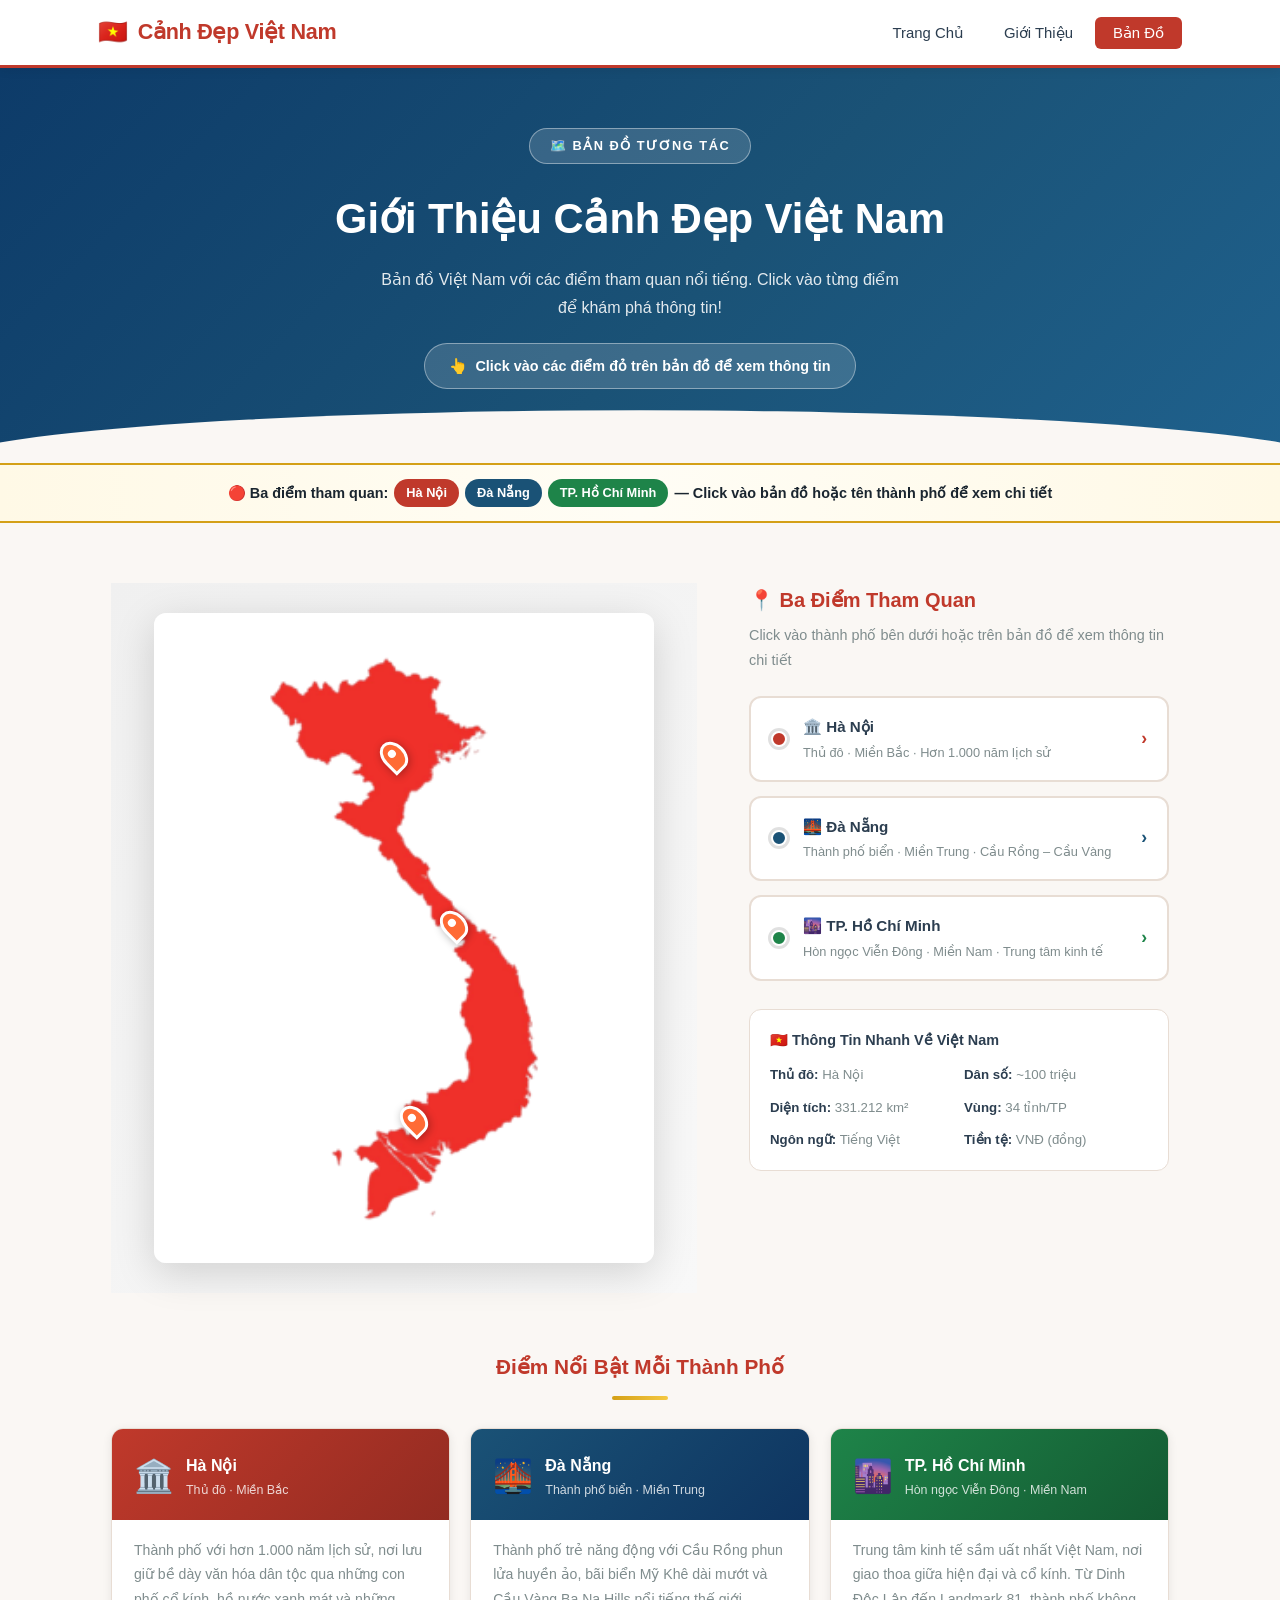
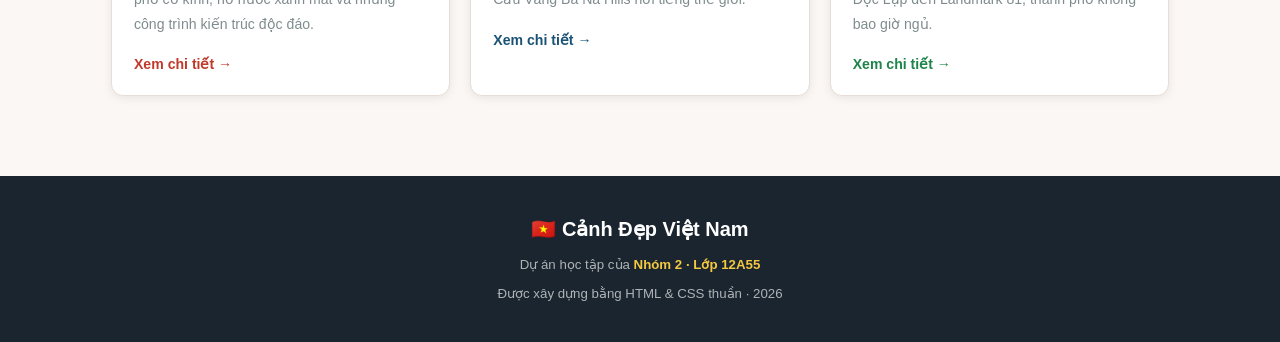
==== ban-do.html @ 1269a30b "initial commit" ====
<!DOCTYPE html>
<html lang="vi">
<head>
    <meta charset="UTF-8">
    <meta name="viewport" content="width=device-width, initial-scale=1.0">
    <title>Bản Đồ Việt Nam – Cảnh Đẹp Việt Nam</title>
    <link rel="stylesheet" href="style.css">
    <style>
        /* ============================================================
           MAP PAGE – extra styles
           ============================================================ */

        .map-page-wrap {
            flex: 1;
            display: flex;
            flex-direction: column;
        }

        /* ---- Map container with image ---- */
        .map-svg-panel {
            flex: 1;
            display: flex;
            align-items: center;
            justify-content: center;
            padding: 30px 20px;
            background: linear-gradient(135deg, #f0f0f0 0%, #f8f8f8 100%);
            position: relative;
            user-select: none;
        }

        .map-image-wrapper {
            position: relative;
            width: 100%;
            max-width: 500px;
            aspect-ratio: 1 / 1.3;
            border-radius: 12px;
            overflow: hidden;
            box-shadow: 0 10px 40px rgba(0, 0, 0, 0.15);
            transition: transform 0.3s ease;
        }

        .map-image-wrapper:hover {
            transform: translateY(-5px);
            box-shadow: 0 15px 50px rgba(0, 0, 0, 0.2);
        }

        .map-image-wrapper img {
            width: 100%;
            height: 100%;
            object-fit: contain;
            display: block;
            background: white;
        }

        .markers-container {
            position: absolute;
            top: 0;
            left: 0;
            width: 100%;
            height: 100%;
        }

        /* ---- Map markers ---- */
        .map-marker {
            position: absolute;
            width: 50px;
            height: 50px;
            transform: translate(-50%, -50%);
            cursor: pointer;
            z-index: 10;
            transition: all 0.3s cubic-bezier(0.25, 0.46, 0.45, 0.94);
        }

        .map-marker-inner {
            width: 100%;
            height: 100%;
            position: relative;
            display: flex;
            align-items: center;
            justify-content: center;
        }

        /* Marker pin */
        .marker-pin {
            width: 24px;
            height: 32px;
            background: #FF6B35;
            border-radius: 50% 50% 50% 0;
            transform: rotate(-45deg);
            box-shadow: 0 2px 8px rgba(0, 0, 0, 0.3);
            position: relative;
            border: 3px solid white;
        }

        .marker-pin::after {
            content: '';
            position: absolute;
            width: 8px;
            height: 8px;
            background: white;
            border-radius: 50%;
            top: 6px;
            left: 50%;
            transform: translateX(-50%);
        }

        /* Ripple animation */
        .marker-ripple {
            position: absolute;
            width: 50px;
            height: 50px;
            border: 2px solid #FF6B35;
            border-radius: 50%;
            top: 0;
            left: 0;
            opacity: 0;
            animation: markerRipple 2s ease-out infinite;
        }

        .map-marker:nth-child(2) .marker-ripple {
            animation-delay: 0.4s;
        }

        .map-marker:nth-child(3) .marker-ripple {
            animation-delay: 0.8s;
        }

        @keyframes markerRipple {
            0% {
                width: 50px;
                height: 50px;
                top: 0;
                left: 0;
                opacity: 1;
            }
            100% {
                width: 120px;
                height: 120px;
                top: -35px;
                left: -35px;
                opacity: 0;
            }
        }

        /* Hover effect */
        .map-marker:hover .marker-pin {
            background: #FF8C42;
            transform: rotate(-45deg) scale(1.2);
            box-shadow: 0 4px 16px rgba(255, 107, 53, 0.4);
        }

        .map-marker:hover .marker-label {
            opacity: 1;
            transform: translateY(0);
        }

        /* Marker label */
        .marker-label {
            position: absolute;
            top: -50px;
            left: 50%;
            transform: translateX(-50%) translateY(10px);
            opacity: 0;
            transition: all 0.3s ease;
            white-space: nowrap;
            background: #2c3e50;
            color: white;
            padding: 6px 12px;
            border-radius: 4px;
            font-weight: 600;
            font-size: 0.9rem;
            box-shadow: 0 2px 8px rgba(0, 0, 0, 0.2);
        }

        .marker-label::after {
            content: '';
            position: absolute;
            bottom: -4px;
            left: 50%;
            transform: translateX(-50%);
            border-left: 6px solid transparent;
            border-right: 6px solid transparent;
            border-top: 6px solid #2c3e50;
        }

        /* ---- Map legend cards ---- */
        .legend-card-wrap {
            display: flex;
            flex-direction: column;
            gap: 14px;
        }

        .legend-entry {
            display: flex;
            align-items: center;
            gap: 16px;
            background: var(--white);
            border: 2px solid var(--border);
            border-radius: var(--radius);
            padding: 16px 20px;
            text-decoration: none;
            color: var(--text);
            transition: border-color 0.2s, box-shadow 0.2s, transform 0.2s;
        }

        .legend-entry:hover {
            border-color: var(--red);
            box-shadow: var(--shadow-sm);
            transform: translateX(5px);
        }

        .legend-dot-red   { background: #c0392b; }
        .legend-dot-blue  { background: #1a5276; }
        .legend-dot-green { background: #1e8449; }

        .legend-entry .leg-dot {
            width: 16px;
            height: 16px;
            border-radius: 50%;
            border: 2px solid white;
            box-shadow: 0 0 0 3px rgba(0,0,0,0.12);
            flex-shrink: 0;
        }

        .legend-entry .leg-text h4 { font-size: 0.95rem; font-weight: 700; margin-bottom: 2px; }
        .legend-entry .leg-text p  { font-size: 0.8rem; color: var(--text-muted); }

        /* ============================================================
           MODAL OVERRIDES (page-specific colours handled in style.css)
           ============================================================ */

        /* highlight which legend entry is active when modal open */
        .location-modal:target ~ .map-container .legend-entry[data-target="modal-hanoi"],
        .location-modal:target ~ .map-container .legend-entry[data-target="modal-danang"],
        .location-modal:target ~ .map-container .legend-entry[data-target="modal-hcmc"] {
            border-color: var(--red);
        }

        /* ============================================================
           MAP SVG COLOURS  (overrides for this page)
           ============================================================ */
        .vn-sea   { fill: #c8e9f8; }
        .vn-land  { fill: #c8dfc8; stroke: #5d8a66; stroke-width: 1.2; stroke-linejoin: round; }
        .vn-label { font-size: 8px; fill: #2c3e50; font-weight: 600; font-family: 'Segoe UI', sans-serif; }

        /* pin colours per city */
        .pin-hanoi  .pin-dot { fill: #c0392b; }
        .pin-danang .pin-dot { fill: #1a5276; }
        .pin-hcmc   .pin-dot { fill: #1e8449; }

        .pin-dot {
            stroke: white;
            stroke-width: 2.5;
            cursor: pointer;
            transition: r 0.15s;
        }
        .marker-group:hover .pin-dot { r: 10; }

        .pin-shadow {
            fill: rgba(0,0,0,0.18);
            rx: 4;
        }

        /* ============================================================
           INSTRUCTION BANNER
           ============================================================ */
        .click-banner {
            display: flex;
            align-items: center;
            justify-content: center;
            gap: 10px;
            background: linear-gradient(90deg, #fff9e6, #fffdf5, #fff9e6);
            border-top: 2px solid var(--gold);
            border-bottom: 2px solid var(--gold);
            padding: 14px 20px;
            font-size: 0.9rem;
            font-weight: 600;
            color: var(--dark);
            text-align: center;
            flex-wrap: wrap;
            gap: 6px;
        }

        .click-banner span.badge {
            background: var(--red);
            color: white;
            padding: 3px 12px;
            border-radius: 20px;
            font-size: 0.8rem;
        }
    </style>
</head>
<body class="map-page-wrap">

<!-- ===== NAVIGATION ===== -->
<nav class="navbar">
    <div class="nav-inner">
        <a href="index.html" class="nav-logo">
            <span class="flag">🇻🇳</span>
            Cảnh Đẹp Việt Nam
        </a>
        <ul class="nav-links">
            <li><a href="index.html">Trang Chủ</a></li>
            <li><a href="gioi-thieu.html">Giới Thiệu</a></li>
            <li><a href="ban-do.html" class="active">Bản Đồ</a></li>
        </ul>
    </div>
</nav>

<!-- ===== HERO ===== -->
<header class="map-hero">
    <div class="hero-badge">🗺️ Bản Đồ Tương Tác</div>
    <h1>Giới Thiệu Cảnh Đẹp Việt Nam</h1>
    <p>Bản đồ Việt Nam với các điểm tham quan nổi tiếng. Click vào từng điểm để khám phá thông tin!</p>
    <div class="map-hint">
        <span>👆</span> Click vào các điểm đỏ trên bản đồ để xem thông tin
    </div>
</header>

<!-- ===== CLICK INSTRUCTION STRIP ===== -->
<div class="click-banner">
    <span>🔴 Ba điểm tham quan:</span>
    <span class="badge">Hà Nội</span>
    <span class="badge" style="background:#1a5276;">Đà Nẵng</span>
    <span class="badge" style="background:#1e8449;">TP. Hồ Chí Minh</span>
    <span>— Click vào bản đồ hoặc tên thành phố để xem chi tiết</span>
</div>

<!-- ============================================================
     CSS :target MODALS  (must be BEFORE the content they overlay)
     ============================================================ -->

<!-- MODAL – HÀ NỘI -->
<div class="location-modal" id="modal-hanoi">
    <div class="modal-box">
        <div class="modal-header hanoi">
            <a href="#" class="modal-close" title="Đóng">✕</a>
            <span class="modal-icon">🏛️</span>
            <h2>Hà Nội</h2>
            <div class="city-sub">Thủ đô · Miền Bắc · 21°02'B – 105°51'Đ</div>
        </div>
        <div class="modal-body">
            <p class="modal-desc">
                Hà Nội – thủ đô của nước Cộng hòa Xã hội Chủ nghĩa Việt Nam, là trái tim
                chính trị, văn hóa và trung tâm lớn về giáo dục, khoa học của cả nước.
                Thành phố hơn <strong>1.000 năm tuổi</strong> lưu giữ trong mình hàng trăm di tích
                lịch sử, công trình kiến trúc và danh lam thắng cảnh.
            </p>
            <div class="modal-facts">
                <div class="fact">
                    <div class="f-label">Dân số</div>
                    <div class="f-val">~ 8,5 triệu người</div>
                </div>
                <div class="fact">
                    <div class="f-label">Diện tích</div>
                    <div class="f-val">3.358,6 km²</div>
                </div>
                <div class="fact">
                    <div class="f-label">Thành lập</div>
                    <div class="f-val">1010 (Thăng Long)</div>
                </div>
                <div class="fact">
                    <div class="f-label">Khí hậu</div>
                    <div class="f-val">Nhiệt đới gió mùa</div>
                </div>
            </div>
            <div class="modal-spots-title">🌟 Điểm tham quan nổi bật:</div>
            <div class="spots-tags">
                <span>🏯 Văn Miếu – Quốc Tử Giám</span>
                <span>🌊 Hồ Hoàn Kiếm</span>
                <span>🏛️ Lăng Chủ tịch Hồ Chí Minh</span>
                <span>🕌 Tháp Rùa</span>
                <span>🎪 Phố cổ Hà Nội 36 phố phường</span>
                <span>🌸 Hồ Tây</span>
            </div>
        </div>
    </div>
</div>

<!-- MODAL – ĐÀ NẴNG -->
<div class="location-modal" id="modal-danang">
    <div class="modal-box">
        <div class="modal-header danang">
            <a href="#" class="modal-close" title="Đóng">✕</a>
            <span class="modal-icon">🌉</span>
            <h2>Đà Nẵng</h2>
            <div class="city-sub">Thành phố biển · Miền Trung · 16°04'B – 108°13'Đ</div>
        </div>
        <div class="modal-body">
            <p class="modal-desc">
                Đà Nẵng – thành phố đáng sống nhất Việt Nam, nằm bên bờ biển Đông thơ mộng.
                Với những cây cầu hiện đại, bãi biển trải dài và núi Ngũ Hành Sơn huyền bí,
                Đà Nẵng là điểm đến thu hút <strong>hàng triệu du khách</strong> mỗi năm.
            </p>
            <div class="modal-facts">
                <div class="fact">
                    <div class="f-label">Dân số</div>
                    <div class="f-val">~ 1,3 triệu người</div>
                </div>
                <div class="fact">
                    <div class="f-label">Diện tích</div>
                    <div class="f-val">1.285,4 km²</div>
                </div>
                <div class="fact">
                    <div class="f-label">Bờ biển</div>
                    <div class="f-val">92 km</div>
                </div>
                <div class="fact">
                    <div class="f-label">Khí hậu</div>
                    <div class="f-val">Nhiệt đới gió mùa</div>
                </div>
            </div>
            <div class="modal-spots-title">🌟 Điểm tham quan nổi bật:</div>
            <div class="spots-tags">
                <span>🌉 Cầu Rồng phun lửa</span>
                <span>⛰️ Bán đảo Sơn Trà</span>
                <span>🏖️ Bãi biển Mỹ Khê</span>
                <span>🗻 Ngũ Hành Sơn</span>
                <span>🌁 Cầu Vàng Ba Na Hills</span>
                <span>🏛️ Bảo tàng Chăm</span>
            </div>
        </div>
    </div>
</div>

<!-- MODAL – HỒ CHÍ MINH -->
<div class="location-modal" id="modal-hcmc">
    <div class="modal-box">
        <div class="modal-header hcmc">
            <a href="#" class="modal-close" title="Đóng">✕</a>
            <span class="modal-icon">🌆</span>
            <h2>TP. Hồ Chí Minh</h2>
            <div class="city-sub">Hòn ngọc Viễn Đông · Miền Nam · 10°46'B – 106°42'Đ</div>
        </div>
        <div class="modal-body">
            <p class="modal-desc">
                TP. Hồ Chí Minh (Sài Gòn) – thành phố lớn nhất Việt Nam, trung tâm kinh tế,
                thương mại sầm uất của cả nước. Nơi đây là sự giao thoa giữa hiện đại và truyền thống,
                nơi những tòa nhà chọc trời đứng cạnh những ngôi chùa <strong>hàng trăm năm tuổi</strong>.
            </p>
            <div class="modal-facts">
                <div class="fact">
                    <div class="f-label">Dân số</div>
                    <div class="f-val">~ 13 triệu người</div>
                </div>
                <div class="fact">
                    <div class="f-label">Diện tích</div>
                    <div class="f-val">2.061,3 km²</div>
                </div>
                <div class="fact">
                    <div class="f-label">GDP</div>
                    <div class="f-val">30% cả nước</div>
                </div>
                <div class="fact">
                    <div class="f-label">Khí hậu</div>
                    <div class="f-val">Nhiệt đới, 2 mùa</div>
                </div>
            </div>
            <div class="modal-spots-title">🌟 Điểm tham quan nổi bật:</div>
            <div class="spots-tags">
                <span>🏛️ Dinh Độc Lập</span>
                <span>⛪ Nhà thờ Đức Bà</span>
                <span>📮 Bưu điện Trung tâm</span>
                <span>🌃 Phố đi bộ Nguyễn Huệ</span>
                <span>🛕 Chùa Ngọc Hoàng</span>
                <span>🏙️ Landmark 81</span>
            </div>
        </div>
    </div>
</div>

<!-- ===== MAP CONTENT ===== -->
<div class="map-container">

    <div class="map-layout">

        <!-- ===== VIETNAM MAP WITH MARKERS ===== -->
        <div class="map-svg-panel">
            <div class="map-image-wrapper">
                <img 
                    src="vietnam-map.png" 
                    alt="Bản đồ Việt Nam" 
                />
                
                <!-- Markers Container -->
                <div class="markers-container">
                    
                    <!-- HÀ NỘI Marker  -->
                    <a href="#modal-hanoi" class="map-marker" style="top: 22%; left: 48%;" title="Hà Nội">
                        <div class="map-marker-inner">
                            <div class="marker-ripple"></div>
                            <div class="marker-pin"></div>
                            <div class="marker-label">🏛️ Hà Nội</div>
                        </div>
                    </a>
                    
                    <!-- ĐÀ NẴNG Marker  -->
                    <a href="#modal-danang" class="map-marker" style="top: 48%; left: 60%;" title="Đà Nẵng">
                        <div class="map-marker-inner">
                            <div class="marker-ripple"></div>
                            <div class="marker-pin"></div>
                            <div class="marker-label">🌉 Đà Nẵng</div>
                        </div>
                    </a>
                    
                    <!-- TP. HỒ CHÍ MINH Marker  -->
                    <a href="#modal-hcmc" class="map-marker" style="top: 78%; left: 52%;" title="TP. Hồ Chí Minh">
                        <div class="map-marker-inner">
                            <div class="marker-ripple"></div>
                            <div class="marker-pin"></div>
                            <div class="marker-label">🌆 TP.HCM</div>
                        </div>
                    </a>

                </div>
            </div>
        </div><!-- end map-svg-panel -->

        <!-- ===== LEGEND PANEL ===== -->
        <div class="map-legend-panel">
            <div class="legend-title">📍 Ba Điểm Tham Quan</div>
            <div class="legend-subtitle">Click vào thành phố bên dưới hoặc trên bản đồ để xem thông tin chi tiết</div>

            <div class="legend-card-wrap">

                <a href="#modal-hanoi" class="legend-entry" data-target="modal-hanoi">
                    <span class="leg-dot legend-dot-red"></span>
                    <div class="leg-text">
                        <h4>🏛️ Hà Nội</h4>
                        <p>Thủ đô · Miền Bắc · Hơn 1.000 năm lịch sử</p>
                    </div>
                    <span style="margin-left:auto; color:var(--red); font-weight:700; font-size:1.1rem;">›</span>
                </a>

                <a href="#modal-danang" class="legend-entry" data-target="modal-danang">
                    <span class="leg-dot legend-dot-blue"></span>
                    <div class="leg-text">
                        <h4>🌉 Đà Nẵng</h4>
                        <p>Thành phố biển · Miền Trung · Cầu Rồng – Cầu Vàng</p>
                    </div>
                    <span style="margin-left:auto; color:#1a5276; font-weight:700; font-size:1.1rem;">›</span>
                </a>

                <a href="#modal-hcmc" class="legend-entry" data-target="modal-hcmc">
                    <span class="leg-dot legend-dot-green"></span>
                    <div class="leg-text">
                        <h4>🌆 TP. Hồ Chí Minh</h4>
                        <p>Hòn ngọc Viễn Đông · Miền Nam · Trung tâm kinh tế</p>
                    </div>
                    <span style="margin-left:auto; color:#1e8449; font-weight:700; font-size:1.1rem;">›</span>
                </a>

            </div><!-- end legend-card-wrap -->

            <!-- Quick fact strip -->
            <div style="
                margin-top: 28px;
                background: var(--white);
                border: 1px solid var(--border);
                border-radius: var(--radius);
                padding: 18px 20px;
            ">
                <div style="font-weight:800; font-size:0.9rem; margin-bottom:12px; color:var(--text);">
                    🇻🇳 Thông Tin Nhanh Về Việt Nam
                </div>
                <div style="display:grid; grid-template-columns:1fr 1fr; gap:10px;">
                    <div style="font-size:0.83rem; color:var(--text-muted);">
                        <strong style="color:var(--text);">Thủ đô:</strong> Hà Nội
                    </div>
                    <div style="font-size:0.83rem; color:var(--text-muted);">
                        <strong style="color:var(--text);">Dân số:</strong> ~100 triệu
                    </div>
                    <div style="font-size:0.83rem; color:var(--text-muted);">
                        <strong style="color:var(--text);">Diện tích:</strong> 331.212 km²
                    </div>
                    <div style="font-size:0.83rem; color:var(--text-muted);">
                        <strong style="color:var(--text);">Vùng:</strong> 34 tỉnh/TP
                    </div>
                    <div style="font-size:0.83rem; color:var(--text-muted);">
                        <strong style="color:var(--text);">Ngôn ngữ:</strong> Tiếng Việt
                    </div>
                    <div style="font-size:0.83rem; color:var(--text-muted);">
                        <strong style="color:var(--text);">Tiền tệ:</strong> VNĐ (đồng)
                    </div>
                </div>
            </div>

        </div><!-- end map-legend-panel -->

    </div><!-- end map-layout -->

    <!-- ===== BOTTOM INFO CARDS ===== -->
    <div style="width:100%; margin-top: 8px;">
        <div style="text-align:center; margin-bottom:28px;">
            <h2 style="font-size:1.3rem; font-weight:800; color:var(--red);">Điểm Nổi Bật Mỗi Thành Phố</h2>
            <div class="divider"></div>
        </div>

        <div style="display:grid; grid-template-columns: repeat(auto-fit, minmax(240px,1fr)); gap:20px;">

            <!-- Hanoi card -->
            <div style="background:var(--white); border-radius:var(--radius); overflow:hidden; box-shadow:var(--shadow-sm); border:1px solid var(--border);">
                <div style="background:linear-gradient(135deg,#c0392b,#922b21); color:white; padding:20px 22px 16px; display:flex; align-items:center; gap:12px;">
                    <span style="font-size:2rem;">🏛️</span>
                    <div>
                        <div style="font-weight:800; font-size:1rem;">Hà Nội</div>
                        <div style="opacity:0.8; font-size:0.78rem;">Thủ đô · Miền Bắc</div>
                    </div>
                </div>
                <div style="padding:18px 22px;">
                    <p style="font-size:0.88rem; color:var(--text-muted); line-height:1.75; margin-bottom:14px;">
                        Thành phố với hơn 1.000 năm lịch sử, nơi lưu giữ bề dày văn hóa dân tộc qua những con phố cổ kính, hồ nước xanh mát và những công trình kiến trúc độc đáo.
                    </p>
                    <a href="#modal-hanoi" style="color:var(--red); font-weight:700; font-size:0.88rem; text-decoration:none; display:inline-flex; align-items:center; gap:5px;">
                        Xem chi tiết →
                    </a>
                </div>
            </div>

            <!-- Da Nang card -->
            <div style="background:var(--white); border-radius:var(--radius); overflow:hidden; box-shadow:var(--shadow-sm); border:1px solid var(--border);">
                <div style="background:linear-gradient(135deg,#1a5276,#0e3460); color:white; padding:20px 22px 16px; display:flex; align-items:center; gap:12px;">
                    <span style="font-size:2rem;">🌉</span>
                    <div>
                        <div style="font-weight:800; font-size:1rem;">Đà Nẵng</div>
                        <div style="opacity:0.8; font-size:0.78rem;">Thành phố biển · Miền Trung</div>
                    </div>
                </div>
                <div style="padding:18px 22px;">
                    <p style="font-size:0.88rem; color:var(--text-muted); line-height:1.75; margin-bottom:14px;">
                        Thành phố trẻ năng động với Cầu Rồng phun lửa huyền ảo, bãi biển Mỹ Khê dài mướt và Cầu Vàng Ba Na Hills nổi tiếng thế giới.
                    </p>
                    <a href="#modal-danang" style="color:#1a5276; font-weight:700; font-size:0.88rem; text-decoration:none; display:inline-flex; align-items:center; gap:5px;">
                        Xem chi tiết →
                    </a>
                </div>
            </div>

            <!-- HCMC card -->
            <div style="background:var(--white); border-radius:var(--radius); overflow:hidden; box-shadow:var(--shadow-sm); border:1px solid var(--border);">
                <div style="background:linear-gradient(135deg,#1e8449,#145a32); color:white; padding:20px 22px 16px; display:flex; align-items:center; gap:12px;">
                    <span style="font-size:2rem;">🌆</span>
                    <div>
                        <div style="font-weight:800; font-size:1rem;">TP. Hồ Chí Minh</div>
                        <div style="opacity:0.8; font-size:0.78rem;">Hòn ngọc Viễn Đông · Miền Nam</div>
                    </div>
                </div>
                <div style="padding:18px 22px;">
                    <p style="font-size:0.88rem; color:var(--text-muted); line-height:1.75; margin-bottom:14px;">
                        Trung tâm kinh tế sầm uất nhất Việt Nam, nơi giao thoa giữa hiện đại và cổ kính. Từ Dinh Độc Lập đến Landmark 81, thành phố không bao giờ ngủ.
                    </p>
                    <a href="#modal-hcmc" style="color:#1e8449; font-weight:700; font-size:0.88rem; text-decoration:none; display:inline-flex; align-items:center; gap:5px;">
                        Xem chi tiết →
                    </a>
                </div>
            </div>

        </div>
    </div><!-- end bottom cards -->

</div><!-- end map-container -->

<!-- ===== FOOTER ===== -->
<footer>
    <div class="footer-logo">🇻🇳 Cảnh Đẹp Việt Nam</div>
    <p>Dự án học tập của <strong style="color:var(--gold-light)">Nhóm 2 · Lớp 12A55</strong></p>
    <p style="margin-top:6px;">Được xây dựng bằng HTML &amp; CSS thuần · 2026</p>
</footer>

</body>
</html>
---- style.css ----
/* ============================================
   CẢNH ĐẸP VIỆT NAM – Shared Styles
   ============================================ */

/* --- Variables --- */
:root {
    --red:        #c0392b;
    --red-dark:   #922b21;
    --red-light:  #e74c3c;
    --gold:       #d4a017;
    --gold-light: #f5c842;
    --dark:       #1a252f;
    --text:       #2c3e50;
    --text-muted: #7f8c8d;
    --bg:         #faf7f4;
    --white:      #ffffff;
    --border:     #e8ddd4;
    --sea:        #c8e6f5;
    --land:       #c8dfc8;
    --land-stroke:#5d8a66;
    --shadow-sm:  0 2px 10px rgba(0,0,0,0.08);
    --shadow:     0 6px 24px rgba(0,0,0,0.14);
    --radius:     12px;
    --nav-h:      68px;
}

/* --- Reset --- */
*, *::before, *::after { margin: 0; padding: 0; box-sizing: border-box; }
html { scroll-behavior: smooth; }

body {
    font-family: 'Segoe UI', Tahoma, Geneva, Verdana, sans-serif;
    background: var(--bg);
    color: var(--text);
    line-height: 1.7;
    min-height: 100vh;
    display: flex;
    flex-direction: column;
}

img { max-width: 100%; display: block; }
a { color: inherit; }

/* ============================================
   NAVIGATION
   ============================================ */
.navbar {
    position: sticky;
    top: 0;
    z-index: 200;
    height: var(--nav-h);
    background: var(--white);
    border-bottom: 3px solid var(--red);
    box-shadow: var(--shadow-sm);
    display: flex;
    align-items: center;
}

.nav-inner {
    max-width: 1140px;
    margin: 0 auto;
    padding: 0 28px;
    width: 100%;
    display: flex;
    align-items: center;
    justify-content: space-between;
}

.nav-logo {
    font-size: 1.35rem;
    font-weight: 800;
    color: var(--red);
    text-decoration: none;
    display: flex;
    align-items: center;
    gap: 10px;
    letter-spacing: -0.3px;
}

.nav-logo span.flag { font-size: 1.5rem; }

.nav-links {
    list-style: none;
    display: flex;
    gap: 4px;
}

.nav-links li a {
    text-decoration: none;
    color: var(--text);
    font-weight: 500;
    font-size: 0.93rem;
    padding: 8px 18px;
    border-radius: 6px;
    transition: background 0.2s, color 0.2s;
}

.nav-links li a:hover,
.nav-links li a.active {
    background: var(--red);
    color: var(--white);
}

/* ============================================
   HERO BANNER
   ============================================ */
.hero {
    background: linear-gradient(135deg, var(--red) 0%, var(--red-dark) 55%, #3d0c0c 100%);
    color: var(--white);
    text-align: center;
    padding: 80px 24px 90px;
    position: relative;
    overflow: hidden;
}

.hero::after {
    content: '';
    position: absolute;
    bottom: -2px; left: 0;
    width: 100%; height: 60px;
    background: var(--bg);
    clip-path: ellipse(55% 100% at 50% 100%);
}

.hero-badge {
    display: inline-block;
    background: rgba(255,255,255,0.15);
    border: 1px solid rgba(255,255,255,0.4);
    border-radius: 30px;
    padding: 6px 20px;
    font-size: 0.8rem;
    letter-spacing: 1.5px;
    text-transform: uppercase;
    margin-bottom: 20px;
    font-weight: 600;
}

.hero-title {
    font-size: clamp(2rem, 5vw, 3.2rem);
    font-weight: 900;
    line-height: 1.2;
    margin-bottom: 18px;
    text-shadow: 0 2px 8px rgba(0,0,0,0.25);
}

.hero-title em {
    font-style: normal;
    color: var(--gold-light);
}

.hero-desc {
    font-size: 1.05rem;
    opacity: 0.9;
    max-width: 560px;
    margin: 0 auto 36px;
    line-height: 1.8;
}

.hero-actions {
    display: flex;
    gap: 14px;
    justify-content: center;
    flex-wrap: wrap;
}

.btn {
    display: inline-block;
    padding: 14px 30px;
    border-radius: 30px;
    font-weight: 700;
    font-size: 0.95rem;
    text-decoration: none;
    transition: transform 0.2s, box-shadow 0.2s;
}

.btn:hover { transform: translateY(-2px); box-shadow: 0 8px 22px rgba(0,0,0,0.25); }

.btn-gold { background: var(--gold); color: var(--dark); }
.btn-outline { background: transparent; color: var(--white); border: 2px solid rgba(255,255,255,0.7); }
.btn-outline:hover { background: rgba(255,255,255,0.1); }

/* ============================================
   GENERIC SECTION
   ============================================ */
.section {
    padding: 70px 24px;
    max-width: 1140px;
    margin: 0 auto;
    width: 100%;
}

.section-head {
    text-align: center;
    margin-bottom: 52px;
}

.section-head h2 {
    font-size: clamp(1.6rem, 3vw, 2.1rem);
    font-weight: 800;
    color: var(--red);
    margin-bottom: 10px;
}

.section-head p { color: var(--text-muted); font-size: 1rem; }

.divider {
    width: 56px;
    height: 4px;
    background: linear-gradient(90deg, var(--gold), var(--gold-light));
    border-radius: 2px;
    margin: 12px auto 14px;
}

/* ============================================
   FEATURE CARDS (Homepage)
   ============================================ */
.feature-grid {
    display: grid;
    grid-template-columns: repeat(auto-fit, minmax(240px, 1fr));
    gap: 26px;
}

.feature-card {
    background: var(--white);
    border-radius: var(--radius);
    overflow: hidden;
    box-shadow: var(--shadow-sm);
    border: 1px solid var(--border);
    transition: transform 0.3s, box-shadow 0.3s;
    text-decoration: none;
    color: var(--text);
    display: flex;
    flex-direction: column;
}

.feature-card:hover {
    transform: translateY(-5px);
    box-shadow: var(--shadow);
}

.feature-card-top {
    padding: 40px 24px 30px;
    background: linear-gradient(135deg, var(--red), var(--red-dark));
    color: var(--white);
    text-align: center;
}

.feature-card-top .icon { font-size: 3rem; margin-bottom: 10px; display: block; }
.feature-card-top h3 { font-size: 1.1rem; font-weight: 700; }

.feature-card-body {
    padding: 22px 24px 28px;
    flex: 1;
    display: flex;
    flex-direction: column;
}

.feature-card-body p { color: var(--text-muted); line-height: 1.8; flex: 1; }

.feature-card-link {
    display: inline-flex;
    align-items: center;
    gap: 6px;
    margin-top: 16px;
    color: var(--red);
    font-weight: 700;
    font-size: 0.9rem;
    text-decoration: none;
}

/* ============================================
   STATS BAR (Homepage)
   ============================================ */
.stats-bar {
    background: var(--dark);
    color: var(--white);
    padding: 36px 24px;
}

.stats-inner {
    max-width: 900px;
    margin: 0 auto;
    display: grid;
    grid-template-columns: repeat(auto-fit, minmax(160px, 1fr));
    gap: 28px;
    text-align: center;
}

.stat-num {
    font-size: 2.2rem;
    font-weight: 900;
    color: var(--gold-light);
    line-height: 1;
}

.stat-label {
    font-size: 0.82rem;
    opacity: 0.75;
    margin-top: 6px;
    text-transform: uppercase;
    letter-spacing: 1px;
}

/* ============================================
   MEMBER CARDS
   ============================================ */
.member-grid {
    display: grid;
    grid-template-columns: repeat(auto-fit, minmax(220px, 1fr));
    gap: 26px;
}

.member-card {
    background: var(--white);
    border-radius: var(--radius);
    padding: 36px 24px 28px;
    text-align: center;
    box-shadow: var(--shadow-sm);
    border: 1px solid var(--border);
    transition: transform 0.3s, box-shadow 0.3s;
}

.member-card:hover { transform: translateY(-5px); box-shadow: var(--shadow); }

.member-avatar {
    width: 88px;
    height: 88px;
    border-radius: 50%;
    display: flex;
    align-items: center;
    justify-content: center;
    font-size: 2rem;
    font-weight: 800;
    color: var(--white);
    margin: 0 auto 18px;
    box-shadow: 0 4px 14px rgba(192, 57, 43, 0.35);
}

.av-1 { background: linear-gradient(135deg, #c0392b, #922b21); }
.av-2 { background: linear-gradient(135deg, #d4a017, #b8860b); }
.av-3 { background: linear-gradient(135deg, #2980b9, #1a5276); }
.av-4 { background: linear-gradient(135deg, #27ae60, #1e8449); }
.av-5 { background: linear-gradient(135deg, #8e44ad, #6c3483); }
.av-6 { background: linear-gradient(135deg, #16a085, #0e6655); }
.av-7 { background: linear-gradient(135deg, #4825a7, #490a0a); }

.member-name { font-size: 1.05rem; font-weight: 700; margin-bottom: 4px; }

.member-role {
    color: var(--red);
    font-size: 0.78rem;
    font-weight: 700;
    text-transform: uppercase;
    letter-spacing: 0.8px;
    margin-bottom: 12px;
}



/* ============================================
   INFO PAGE – CONTENT BLOCKS
   ============================================ */
.info-hero {
    background: linear-gradient(135deg, #1a3a2a 0%, #2d6a4f 60%, #40916c 100%);
    color: var(--white);
    text-align: center;
    padding: 70px 24px 80px;
    position: relative;
    overflow: hidden;
}

.info-hero::after {
    content: '';
    position: absolute;
    bottom: -2px; left: 0;
    width: 100%; height: 55px;
    background: var(--bg);
    clip-path: ellipse(55% 100% at 50% 100%);
}

.info-hero h1 { font-size: clamp(1.8rem, 4vw, 2.8rem); font-weight: 900; margin-bottom: 14px; }
.info-hero p { opacity: 0.88; max-width: 540px; margin: 0 auto; font-size: 1rem; }

.info-block {
    display: grid;
    grid-template-columns: 1fr 1fr;
    gap: 32px;
    align-items: center;
    margin-bottom: 60px;
}

.info-block.reverse { direction: rtl; }
.info-block.reverse > * { direction: ltr; }

.info-img-box {
    border-radius: var(--radius);
    overflow: hidden;
    aspect-ratio: 4/3;
    background: linear-gradient(135deg, var(--red) 0%, var(--red-dark) 100%);
    display: flex;
    align-items: center;
    justify-content: center;
    color: var(--white);
    font-size: 5rem;
    box-shadow: var(--shadow);
}

.info-text h3 {
    font-size: 1.5rem;
    font-weight: 800;
    color: var(--red);
    margin-bottom: 14px;
}

.info-text p {
    color: var(--text-muted);
    line-height: 1.85;
    margin-bottom: 14px;
}

.info-list {
    list-style: none;
    display: flex;
    flex-direction: column;
    gap: 8px;
    margin-top: 14px;
}

.info-list li {
    display: flex;
    align-items: flex-start;
    gap: 10px;
    font-size: 0.93rem;
    color: var(--text);
}

.info-list li::before {
    content: '✦';
    color: var(--gold);
    font-size: 0.7rem;
    margin-top: 5px;
    flex-shrink: 0;
}

.topic-chips {
    display: flex;
    flex-wrap: wrap;
    gap: 10px;
    margin-top: 20px;
}

.chip {
    background: #fff5f5;
    border: 1.5px solid #fcc;
    color: var(--red-dark);
    padding: 6px 16px;
    border-radius: 20px;
    font-size: 0.83rem;
    font-weight: 600;
}

/* ============================================
   MAP PAGE
   ============================================ */
.map-hero {
    background: linear-gradient(135deg, #0d3b69 0%, #1a5276 55%, #1f618d 100%);
    color: var(--white);
    text-align: center;
    padding: 60px 24px 74px;
    position: relative;
    overflow: hidden;
}

.map-hero::after {
    content: '';
    position: absolute;
    bottom: -2px; left: 0;
    width: 100%; height: 55px;
    background: var(--bg);
    clip-path: ellipse(55% 100% at 50% 100%);
}

.map-hero h1 {
    font-size: clamp(1.7rem, 4vw, 2.6rem);
    font-weight: 900;
    margin-bottom: 12px;
}

.map-hero p { opacity: 0.88; max-width: 520px; margin: 0 auto 22px; }

.map-hint {
    display: inline-flex;
    align-items: center;
    gap: 8px;
    background: rgba(255,255,255,0.15);
    border: 1px solid rgba(255,255,255,0.4);
    border-radius: 30px;
    padding: 10px 24px;
    font-size: 0.9rem;
    font-weight: 600;
}

.map-container {
    padding: 60px 24px 80px;
    max-width: 1140px;
    margin: 0 auto;
    display: flex;
    flex-direction: column;
    align-items: center;
    gap: 48px;
}

.map-layout {
    display: flex;
    gap: 52px;
    align-items: flex-start;
    justify-content: center;
    flex-wrap: wrap;
    width: 100%;
}

/* SVG Map */
.map-svg-panel {
    flex: 0 0 auto;
    width: 280px;
    position: relative;
}

.vietnam-svg {
    width: 100%;
    height: auto;
    filter: drop-shadow(0 8px 24px rgba(0,0,0,0.18));
    border-radius: 8px;
    overflow: visible;
}

/* SVG Map elements */
.vietnam-path {
    fill: var(--land);
    stroke: var(--land-stroke);
    stroke-width: 1.5;
    stroke-linejoin: round;
}

.sea-bg { fill: var(--sea); }

.marker-pulse {
    transform-origin: center;
    transform-box: fill-box;
    animation: pulse 2s ease-out infinite;
}

@keyframes pulse {
    0%   { opacity: 0.7; r: 10; }
    70%  { opacity: 0;   r: 22; }
    100% { opacity: 0;   r: 22; }
}

.marker-dot {
    fill: var(--red);
    stroke: white;
    stroke-width: 2;
    cursor: pointer;
    transition: r 0.2s;
}

.marker-group:hover .marker-dot { r: 10; }

.marker-label {
    font-size: 10px;
    font-weight: 700;
    fill: var(--dark);
    font-family: 'Segoe UI', sans-serif;
    pointer-events: none;
}

.compass-ring { fill: rgba(255,255,255,0.9); stroke: #aaa; stroke-width: 1; }
.compass-n { fill: var(--red); }
.compass-s { fill: #bbb; }

/* Map legend panel */
.map-legend-panel {
    flex: 1;
    min-width: 280px;
    max-width: 420px;
}

.legend-title {
    font-size: 1.25rem;
    font-weight: 800;
    color: var(--red);
    margin-bottom: 6px;
}

.legend-subtitle {
    color: var(--text-muted);
    font-size: 0.9rem;
    margin-bottom: 24px;
}

.legend-cards {
    display: flex;
    flex-direction: column;
    gap: 14px;
}

.legend-card {
    display: flex;
    align-items: center;
    gap: 16px;
    background: var(--white);
    border: 2px solid var(--border);
    border-radius: var(--radius);
    padding: 16px 20px;
    text-decoration: none;
    color: var(--text);
    transition: border-color 0.2s, box-shadow 0.2s, transform 0.2s;
    cursor: pointer;
}

.legend-card:hover {
    border-color: var(--red);
    box-shadow: var(--shadow-sm);
    transform: translateX(4px);
}

.legend-dot {
    width: 16px;
    height: 16px;
    border-radius: 50%;
    background: var(--red);
    border: 2px solid white;
    box-shadow: 0 0 0 3px rgba(192,57,43,0.25);
    flex-shrink: 0;
}

.legend-card-text h4 { font-size: 0.95rem; font-weight: 700; margin-bottom: 2px; }
.legend-card-text p { font-size: 0.8rem; color: var(--text-muted); }

/* ============================================
   LOCATION MODALS (CSS :target)
   ============================================ */
.location-modal {
    display: none;
    position: fixed;
    inset: 0;
    background: rgba(26, 37, 47, 0.72);
    z-index: 600;
    justify-content: center;
    align-items: center;
    padding: 20px;
    backdrop-filter: blur(3px);
}

.location-modal:target { display: flex; }

.modal-box {
    background: var(--white);
    border-radius: 20px;
    width: 100%;
    max-width: 600px;
    overflow: hidden;
    box-shadow: 0 24px 64px rgba(0,0,0,0.32);
    animation: modal-in 0.25s ease;
}

@keyframes modal-in {
    from { transform: scale(0.94) translateY(12px); opacity: 0; }
    to   { transform: scale(1) translateY(0); opacity: 1; }
}

.modal-header {
    padding: 30px 32px 24px;
    color: var(--white);
    position: relative;
}

.modal-header.hanoi   { background: linear-gradient(135deg, #c0392b, #7b241c); }
.modal-header.danang  { background: linear-gradient(135deg, #1a5276, #0e3460); }
.modal-header.hcmc    { background: linear-gradient(135deg, #1e8449, #145a32); }

.modal-header .modal-icon { font-size: 2.8rem; margin-bottom: 8px; display: block; }
.modal-header h2 { font-size: 1.75rem; font-weight: 900; margin-bottom: 4px; }
.modal-header .city-sub { opacity: 0.85; font-size: 0.95rem; }

.modal-close {
    position: absolute;
    top: 18px; right: 18px;
    width: 38px; height: 38px;
    background: rgba(255,255,255,0.22);
    border-radius: 50%;
    display: flex;
    align-items: center;
    justify-content: center;
    text-decoration: none;
    color: var(--white);
    font-size: 1.25rem;
    font-weight: 700;
    transition: background 0.2s;
    line-height: 1;
}

.modal-close:hover { background: rgba(255,255,255,0.38); }

.modal-body { padding: 26px 32px 32px; }

.modal-desc {
    color: var(--text);
    line-height: 1.85;
    margin-bottom: 22px;
    font-size: 0.95rem;
}

.modal-facts {
    display: grid;
    grid-template-columns: 1fr 1fr;
    gap: 12px;
    margin-bottom: 22px;
}

.fact {
    background: var(--bg);
    border-radius: 8px;
    padding: 12px 14px;
}

.fact .f-label {
    font-size: 0.72rem;
    text-transform: uppercase;
    letter-spacing: 0.8px;
    color: var(--text-muted);
    margin-bottom: 3px;
}

.fact .f-val { font-weight: 700; font-size: 0.9rem; color: var(--text); }

.modal-spots-title {
    font-weight: 800;
    font-size: 0.93rem;
    margin-bottom: 12px;
    color: var(--text);
}

.spots-tags {
    display: flex;
    flex-wrap: wrap;
    gap: 8px;
}

.spots-tags span {
    background: #fff5f5;
    border: 1.5px solid #fcc;
    color: var(--red-dark);
    padding: 6px 14px;
    border-radius: 20px;
    font-size: 0.83rem;
    font-weight: 500;
}

/* ============================================
   FOOTER
   ============================================ */
footer {
    background: var(--dark);
    color: rgba(255,255,255,0.65);
    text-align: center;
    padding: 36px 24px;
    margin-top: auto;
}

.footer-logo {
    color: var(--white);
    font-size: 1.25rem;
    font-weight: 800;
    margin-bottom: 8px;
}

footer p { font-size: 0.83rem; line-height: 1.7; }
footer a { color: var(--gold-light); text-decoration: none; }
footer a:hover { text-decoration: underline; }

/* ============================================
   RESPONSIVE
   ============================================ */
@media (max-width: 768px) {
    .info-block { grid-template-columns: 1fr; }
    .info-block.reverse { direction: ltr; }
    .map-layout { flex-direction: column; align-items: center; }
    .map-svg-panel { width: 240px; }
    .modal-facts { grid-template-columns: 1fr; }
    .nav-links li a { padding: 8px 12px; font-size: 0.85rem; }
}

@media (max-width: 480px) {
    .hero { padding: 56px 18px 70px; }
    .section { padding: 50px 18px; }
    .modal-body { padding: 20px 20px 24px; }
    .modal-header { padding: 24px 24px 18px; }
}
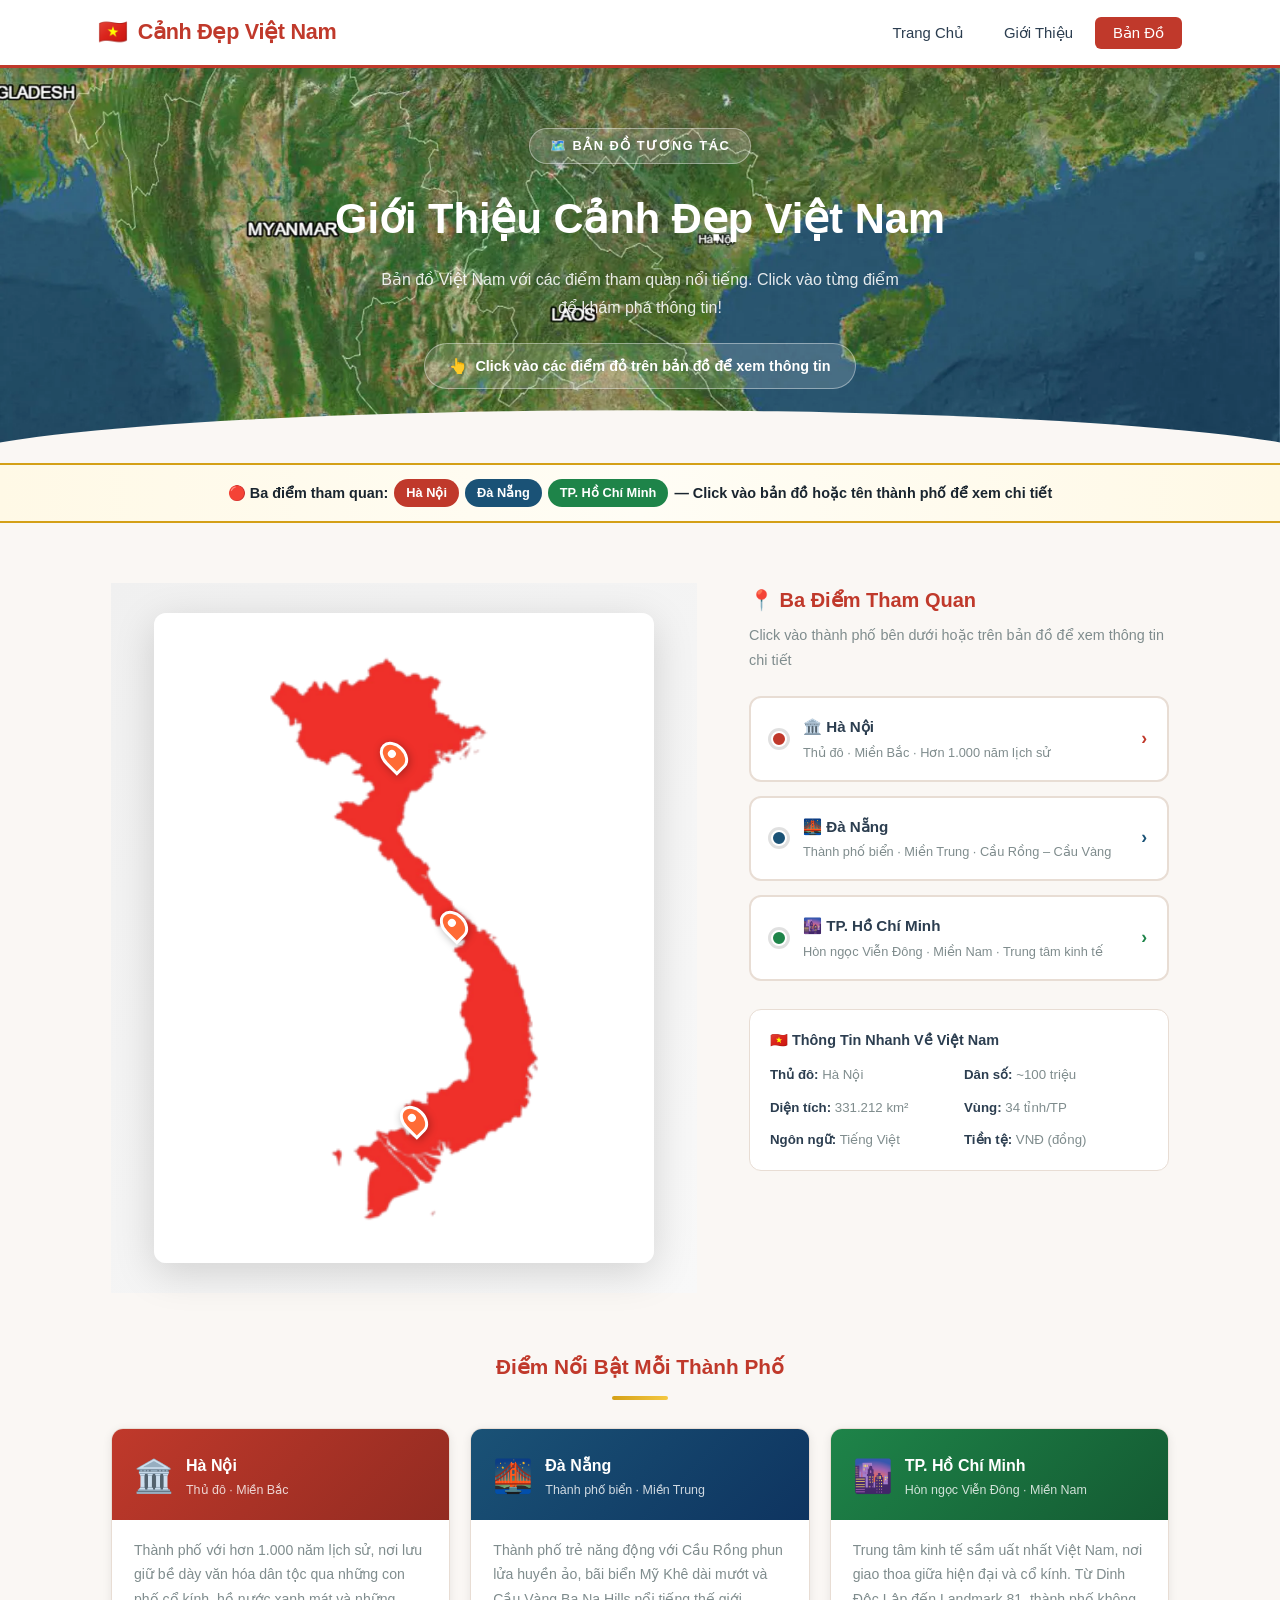
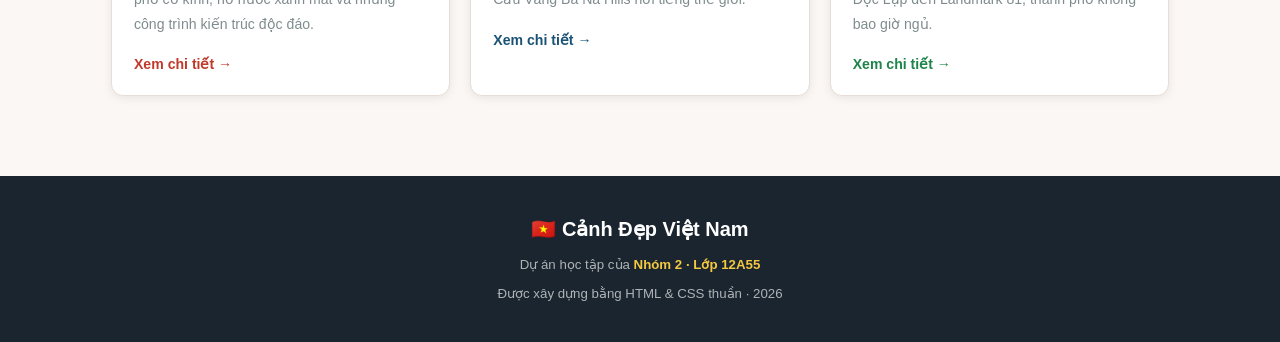
==== commit 9f16fb56: "Final change" ====
--- a/ban-do.html
+++ b/ban-do.html
@@ -478,7 +478,7 @@
         <div class="map-svg-panel">
             <div class="map-image-wrapper">
                 <img 
-                    src="vietnam-map.png" 
+                    src="img/vietnam-map.png"
                     alt="Bản đồ Việt Nam" 
                 />
                 
--- a/style.css
+++ b/style.css
@@ -105,7 +105,8 @@
    HERO BANNER
    ============================================ */
 .hero {
-    background: linear-gradient(135deg, var(--red) 0%, var(--red-dark) 55%, #3d0c0c 100%);
+    background-image: url(img/hồ\ gươm.jpg);
+    background-position: center;
     color: var(--white);
     text-align: center;
     padding: 80px 24px 90px;
@@ -238,15 +239,29 @@
     box-shadow: var(--shadow);
 }
 
-.feature-card-top {
+.feature-card-left {
     padding: 40px 24px 30px;
-    background: linear-gradient(135deg, var(--red), var(--red-dark));
+    background-image: url("img/dinh độc lập.jpg");
+    background-size: cover;
+    background-position: center;
     color: var(--white);
     text-align: center;
 }
 
-.feature-card-top .icon { font-size: 3rem; margin-bottom: 10px; display: block; }
-.feature-card-top h3 { font-size: 1.1rem; font-weight: 700; }
+.feature-card-left .icon { font-size: 3rem; margin-bottom: 10px; display: block; }
+.feature-card-left h3 { font-size: 1.1rem; font-weight: 700; }
+
+.feature-card-right {
+    padding: 40px 24px 30px;
+   background-image: url("img/cầu vàng.jpg");
+    background-size: cover;
+    background-position: center;
+    color: var(--white);
+    text-align: center;
+}
+
+.feature-card-right .icon { font-size: 3rem; margin-bottom: 10px; display: block; }
+.feature-card-right h3 { font-size: 1.1rem; font-weight: 700; }
 
 .feature-card-body {
     padding: 22px 24px 28px;
@@ -463,7 +478,9 @@
    MAP PAGE
    ============================================ */
 .map-hero {
-    background: linear-gradient(135deg, #0d3b69 0%, #1a5276 55%, #1f618d 100%);
+background-image: url("img/iotlink-map4d-ban-do-ve-tinh-viet-nam-01.webp");
+background-position: top center;
+background-size: cover;
     color: var(--white);
     text-align: center;
     padding: 60px 24px 74px;
@@ -675,9 +692,15 @@
     position: relative;
 }
 
-.modal-header.hanoi   { background: linear-gradient(135deg, #c0392b, #7b241c); }
-.modal-header.danang  { background: linear-gradient(135deg, #1a5276, #0e3460); }
-.modal-header.hcmc    { background: linear-gradient(135deg, #1e8449, #145a32); }
+.modal-header.hanoi   { background-image:url("img/hồ tây.jpg");
+background-position: center;
+background-size: cover; }
+.modal-header.danang  { background-image:url("img/cầu rồng.jpg");
+background-position: center;
+background-size: cover; }
+.modal-header.hcmc    { background-image:url("img/dinh độc lập.jpg");
+background-position: center;
+background-size: cover; }
 
 .modal-header .modal-icon { font-size: 2.8rem; margin-bottom: 8px; display: block; }
 .modal-header h2 { font-size: 1.75rem; font-weight: 900; margin-bottom: 4px; }
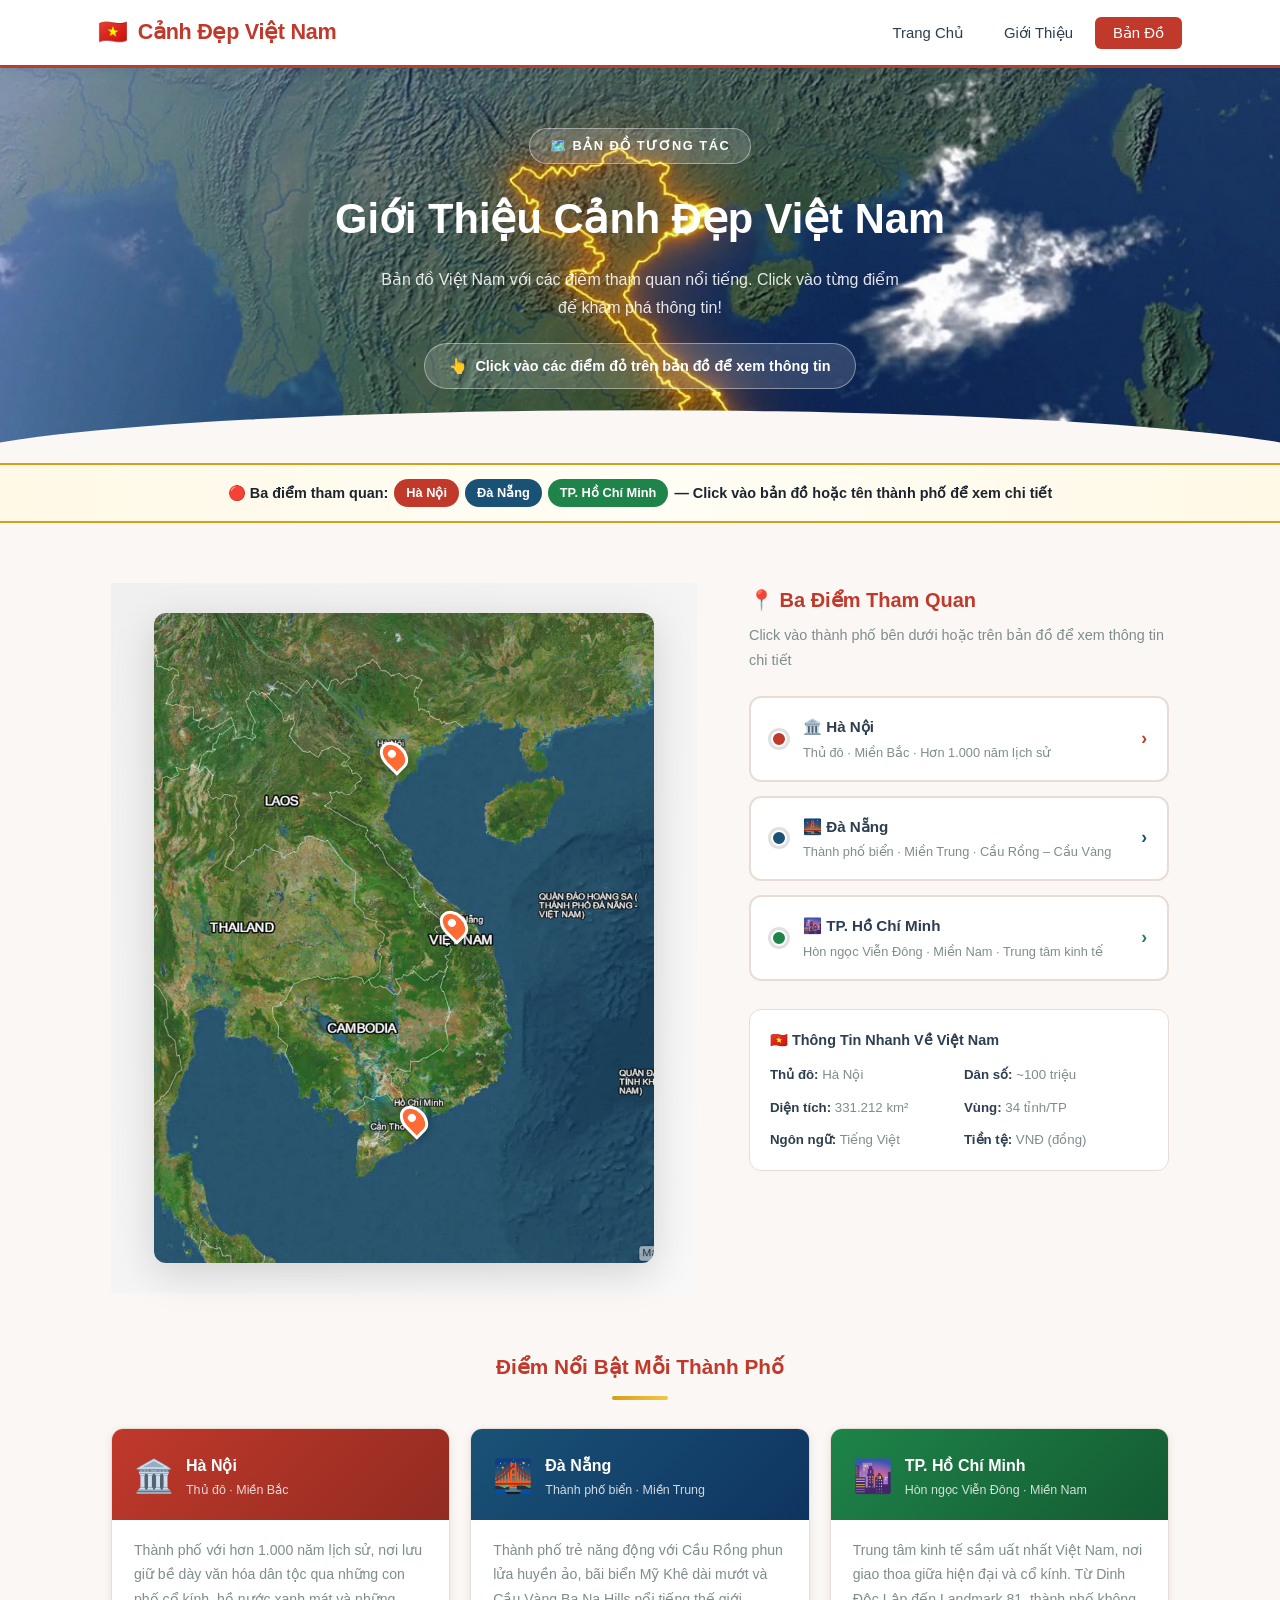
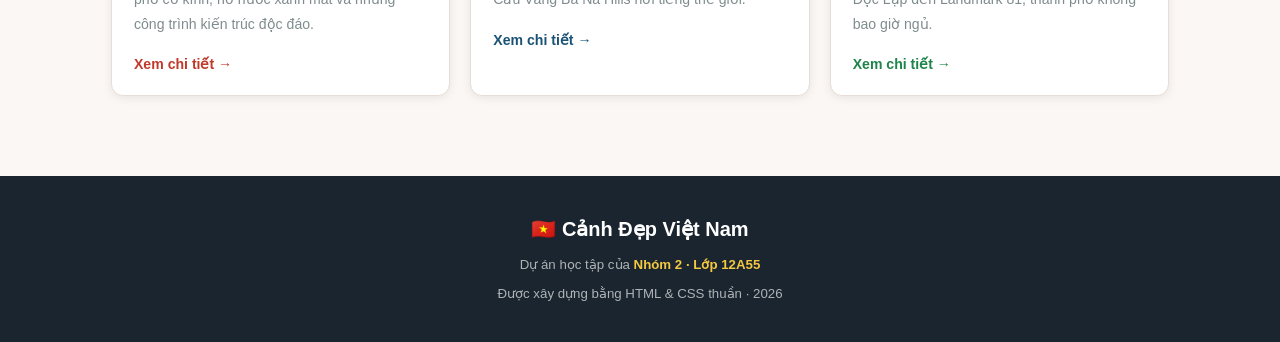
==== commit d1888c51: "final final" ====
--- a/ban-do.html
+++ b/ban-do.html
@@ -478,9 +478,11 @@
         <div class="map-svg-panel">
             <div class="map-image-wrapper">
                 <img 
-                    src="img/vietnam-map.png"
-                    alt="Bản đồ Việt Nam" 
-                />
+                    src="img/iotlink-map4d-ban-do-ve-tinh-viet-nam-01.webp"
+                    alt="Bản đồ Việt Nam"
+                    style="object-fit: cover;
+                    object-position: 65% 30%;"
+                    >
                 
                 <!-- Markers Container -->
                 <div class="markers-container">
--- a/style.css
+++ b/style.css
@@ -106,6 +106,7 @@
    ============================================ */
 .hero {
     background-image: url(img/hồ\ gươm.jpg);
+    background-size: cover;
     background-position: center;
     color: var(--white);
     text-align: center;
@@ -478,7 +479,7 @@
    MAP PAGE
    ============================================ */
 .map-hero {
-background-image: url("img/iotlink-map4d-ban-do-ve-tinh-viet-nam-01.webp");
+background-image: url("img/ve-ban-do-viet-nam-thump.jpg");
 background-position: top center;
 background-size: cover;
     color: var(--white);
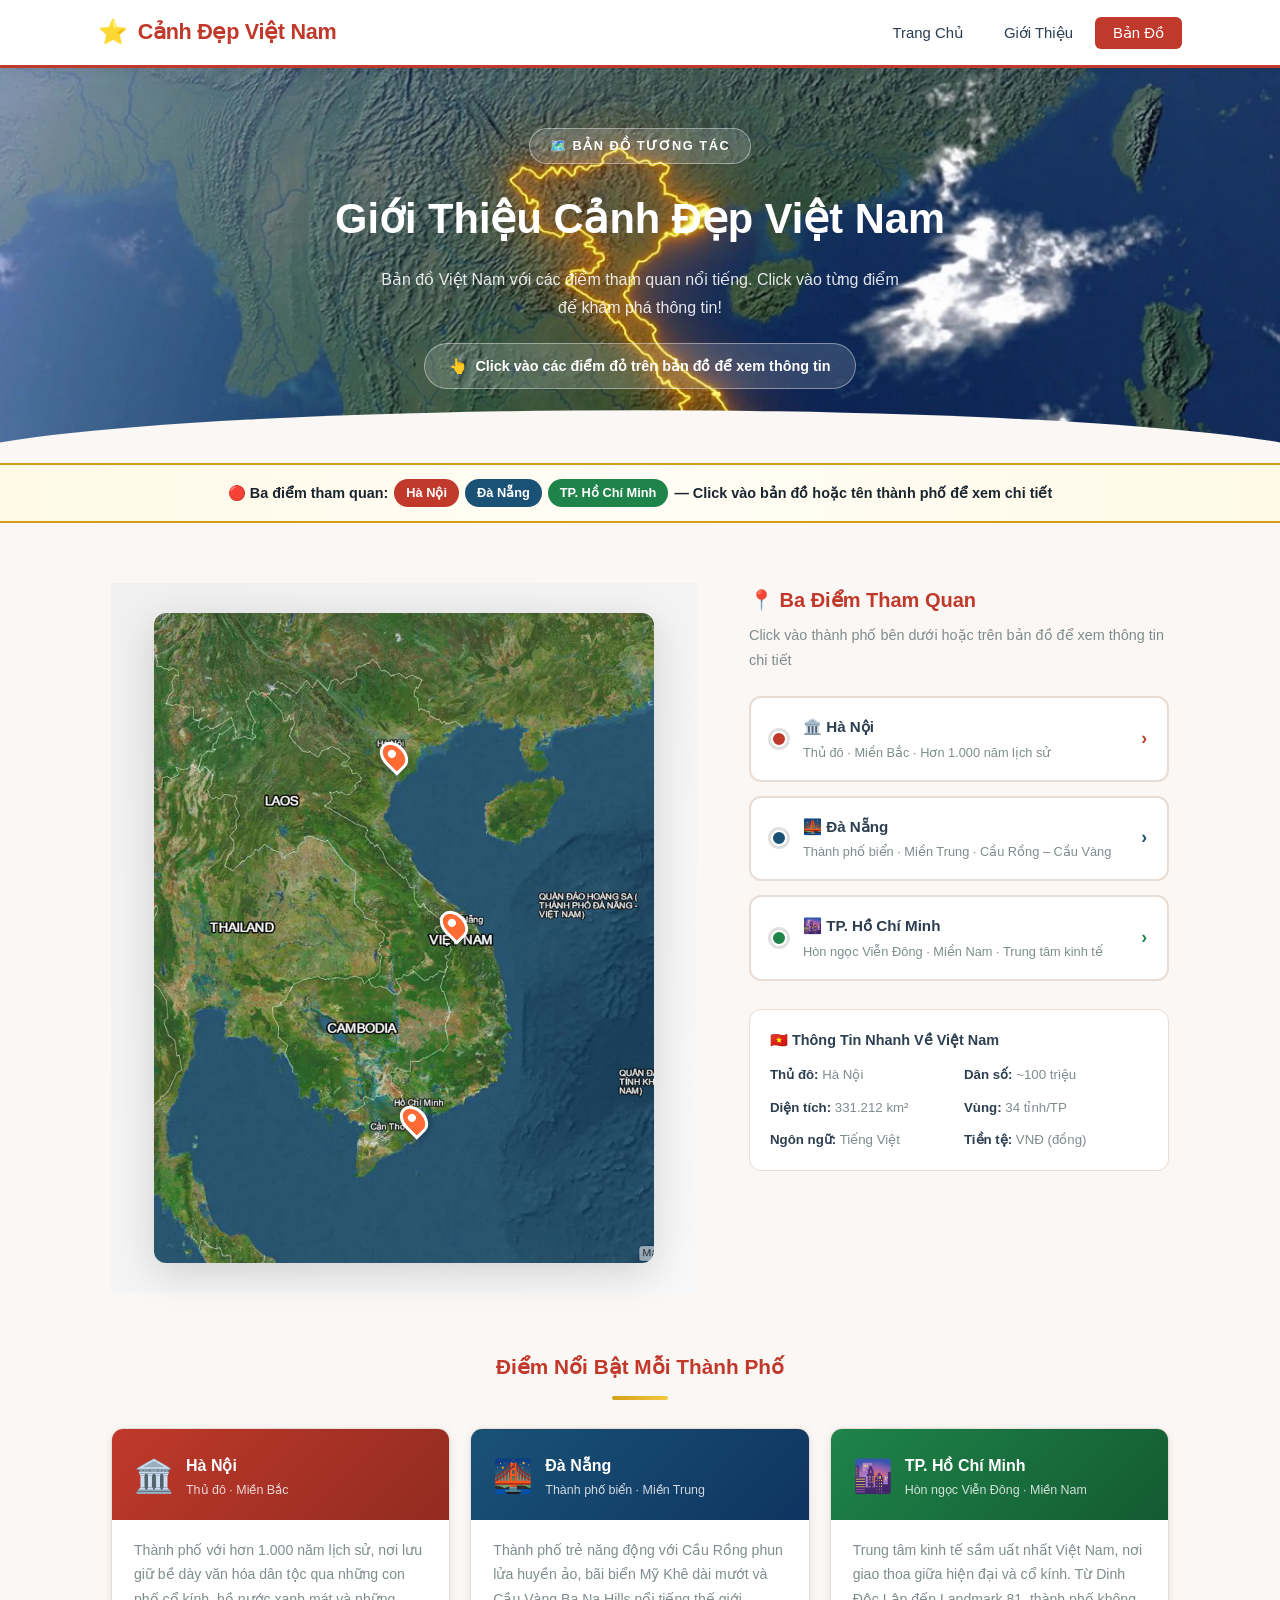
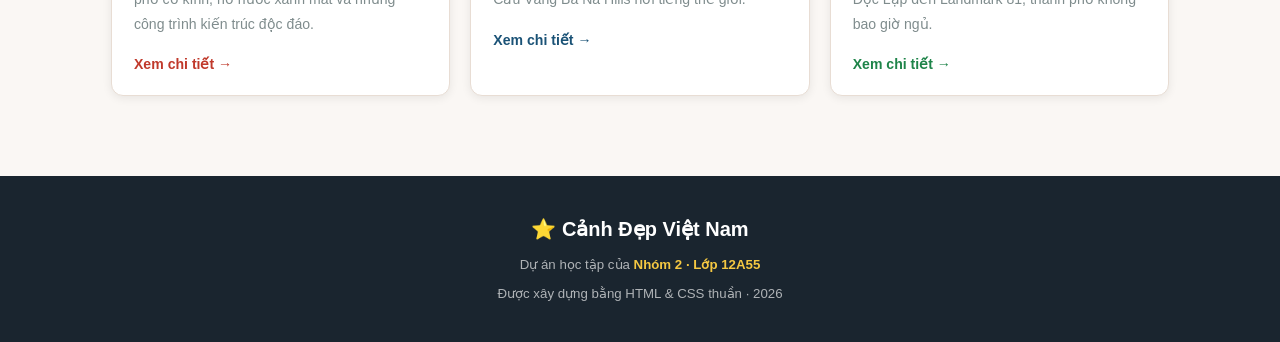
==== commit c5dce6e8: "final final final" ====
--- a/ban-do.html
+++ b/ban-do.html
@@ -296,7 +296,7 @@
 <nav class="navbar">
     <div class="nav-inner">
         <a href="index.html" class="nav-logo">
-            <span class="flag">🇻🇳</span>
+            <span class="flag">⭐</span>
             Cảnh Đẹp Việt Nam
         </a>
         <ul class="nav-links">
@@ -664,7 +664,7 @@
 
 <!-- ===== FOOTER ===== -->
 <footer>
-    <div class="footer-logo">🇻🇳 Cảnh Đẹp Việt Nam</div>
+    <div class="footer-logo">⭐ Cảnh Đẹp Việt Nam</div>
     <p>Dự án học tập của <strong style="color:var(--gold-light)">Nhóm 2 · Lớp 12A55</strong></p>
     <p style="margin-top:6px;">Được xây dựng bằng HTML &amp; CSS thuần · 2026</p>
 </footer>
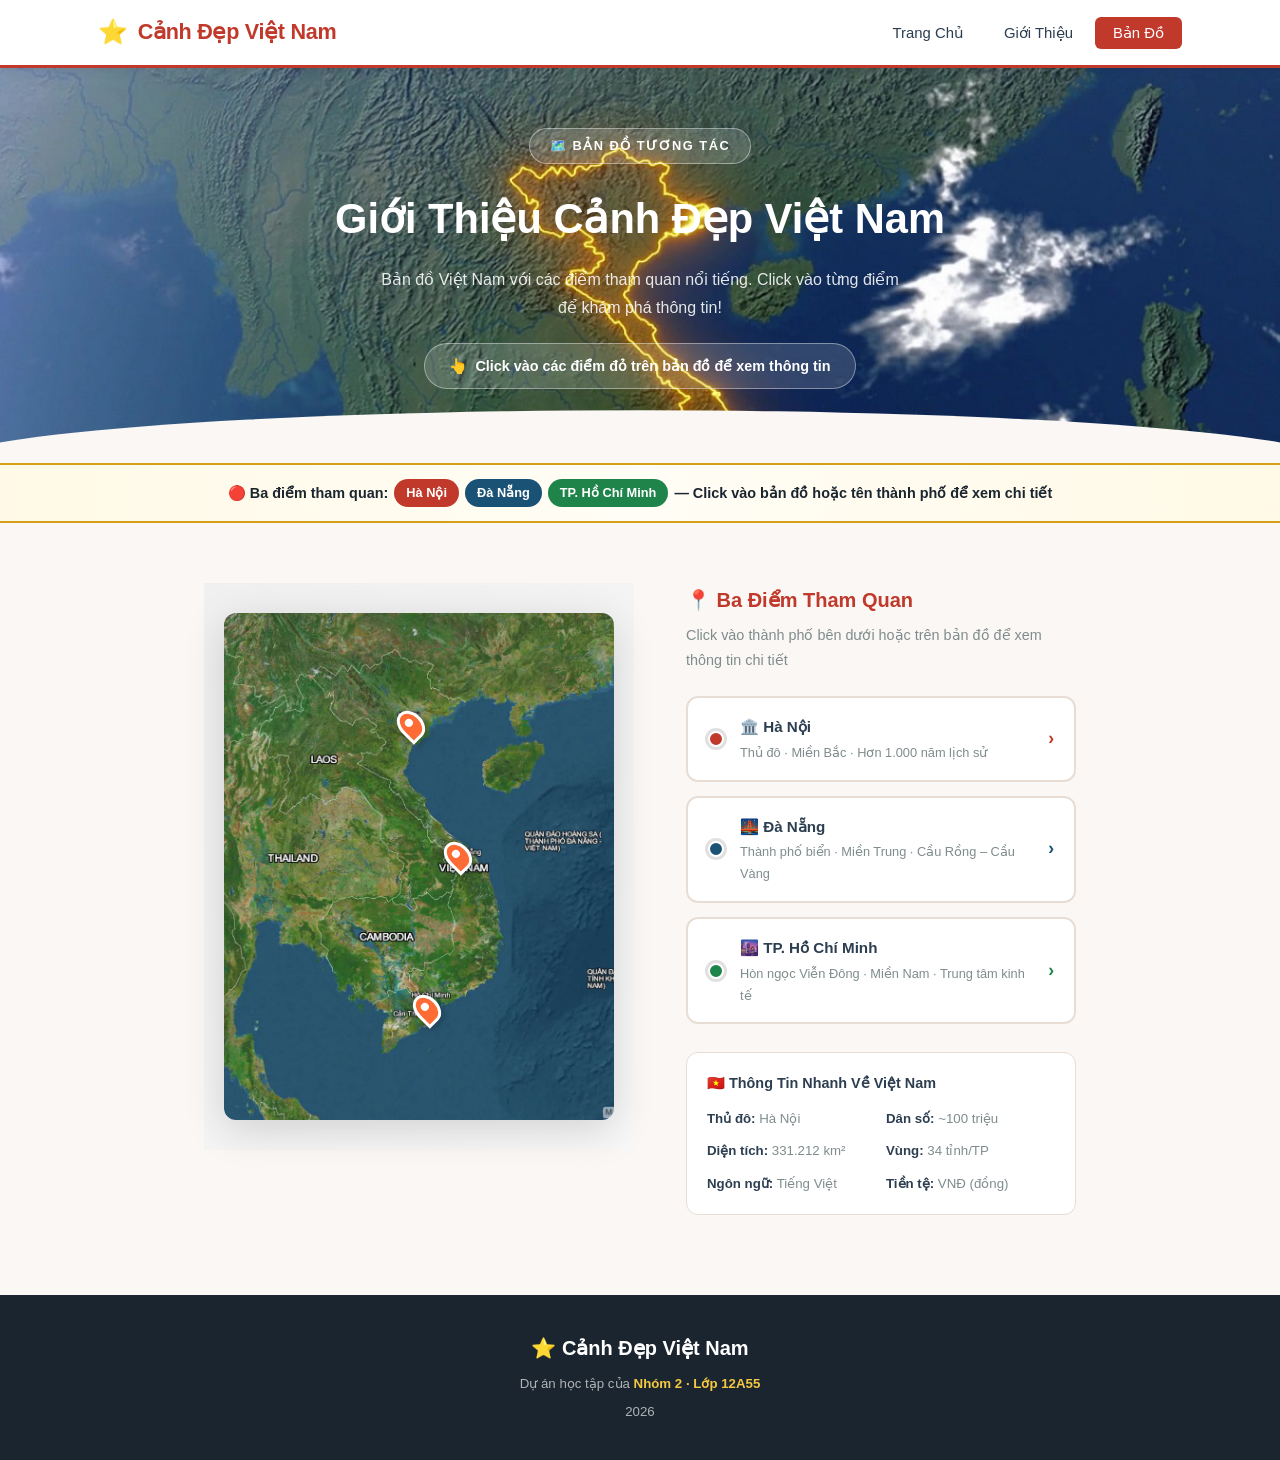
==== commit 936dadb8: "smol changes" ====
--- a/ban-do.html
+++ b/ban-do.html
@@ -1,5 +1,6 @@
 <!DOCTYPE html>
 <html lang="vi">
+
 <head>
     <meta charset="UTF-8">
     <meta name="viewport" content="width=device-width, initial-scale=1.0">
@@ -133,6 +134,7 @@
                 left: 0;
                 opacity: 1;
             }
+
             100% {
                 width: 120px;
                 height: 120px;
@@ -209,44 +211,82 @@
             transform: translateX(5px);
         }
 
-        .legend-dot-red   { background: #c0392b; }
-        .legend-dot-blue  { background: #1a5276; }
-        .legend-dot-green { background: #1e8449; }
+        .legend-dot-red {
+            background: #c0392b;
+        }
+
+        .legend-dot-blue {
+            background: #1a5276;
+        }
+
+        .legend-dot-green {
+            background: #1e8449;
+        }
 
         .legend-entry .leg-dot {
             width: 16px;
             height: 16px;
             border-radius: 50%;
             border: 2px solid white;
-            box-shadow: 0 0 0 3px rgba(0,0,0,0.12);
+            box-shadow: 0 0 0 3px rgba(0, 0, 0, 0.12);
             flex-shrink: 0;
         }
 
-        .legend-entry .leg-text h4 { font-size: 0.95rem; font-weight: 700; margin-bottom: 2px; }
-        .legend-entry .leg-text p  { font-size: 0.8rem; color: var(--text-muted); }
+        .legend-entry .leg-text h4 {
+            font-size: 0.95rem;
+            font-weight: 700;
+            margin-bottom: 2px;
+        }
+
+        .legend-entry .leg-text p {
+            font-size: 0.8rem;
+            color: var(--text-muted);
+        }
 
         /* ============================================================
            MODAL OVERRIDES (page-specific colours handled in style.css)
            ============================================================ */
 
         /* highlight which legend entry is active when modal open */
-        .location-modal:target ~ .map-container .legend-entry[data-target="modal-hanoi"],
-        .location-modal:target ~ .map-container .legend-entry[data-target="modal-danang"],
-        .location-modal:target ~ .map-container .legend-entry[data-target="modal-hcmc"] {
+        .location-modal:target~.map-container .legend-entry[data-target="modal-hanoi"],
+        .location-modal:target~.map-container .legend-entry[data-target="modal-danang"],
+        .location-modal:target~.map-container .legend-entry[data-target="modal-hcmc"] {
             border-color: var(--red);
         }
 
         /* ============================================================
            MAP SVG COLOURS  (overrides for this page)
            ============================================================ */
-        .vn-sea   { fill: #c8e9f8; }
-        .vn-land  { fill: #c8dfc8; stroke: #5d8a66; stroke-width: 1.2; stroke-linejoin: round; }
-        .vn-label { font-size: 8px; fill: #2c3e50; font-weight: 600; font-family: 'Segoe UI', sans-serif; }
+        .vn-sea {
+            fill: #c8e9f8;
+        }
+
+        .vn-land {
+            fill: #c8dfc8;
+            stroke: #5d8a66;
+            stroke-width: 1.2;
+            stroke-linejoin: round;
+        }
+
+        .vn-label {
+            font-size: 8px;
+            fill: #2c3e50;
+            font-weight: 600;
+            font-family: 'Segoe UI', sans-serif;
+        }
 
         /* pin colours per city */
-        .pin-hanoi  .pin-dot { fill: #c0392b; }
-        .pin-danang .pin-dot { fill: #1a5276; }
-        .pin-hcmc   .pin-dot { fill: #1e8449; }
+        .pin-hanoi .pin-dot {
+            fill: #c0392b;
+        }
+
+        .pin-danang .pin-dot {
+            fill: #1a5276;
+        }
+
+        .pin-hcmc .pin-dot {
+            fill: #1e8449;
+        }
 
         .pin-dot {
             stroke: white;
@@ -254,10 +294,13 @@
             cursor: pointer;
             transition: r 0.15s;
         }
-        .marker-group:hover .pin-dot { r: 10; }
+
+        .marker-group:hover .pin-dot {
+            r: 10;
+        }
 
         .pin-shadow {
-            fill: rgba(0,0,0,0.18);
+            fill: rgba(0, 0, 0, 0.18);
             rx: 4;
         }
 
@@ -290,384 +333,314 @@
         }
     </style>
 </head>
+
 <body class="map-page-wrap">
 
-<!-- ===== NAVIGATION ===== -->
-<nav class="navbar">
-    <div class="nav-inner">
-        <a href="index.html" class="nav-logo">
-            <span class="flag">⭐</span>
-            Cảnh Đẹp Việt Nam
-        </a>
-        <ul class="nav-links">
-            <li><a href="index.html">Trang Chủ</a></li>
-            <li><a href="gioi-thieu.html">Giới Thiệu</a></li>
-            <li><a href="ban-do.html" class="active">Bản Đồ</a></li>
-        </ul>
+    <!-- ===== NAVIGATION ===== -->
+    <nav class="navbar">
+        <div class="nav-inner">
+            <a href="index.html" class="nav-logo">
+                <span class="flag">⭐</span>
+                Cảnh Đẹp Việt Nam
+            </a>
+            <ul class="nav-links">
+                <li><a href="index.html">Trang Chủ</a></li>
+                <li><a href="gioi-thieu.html">Giới Thiệu</a></li>
+                <li><a href="ban-do.html" class="active">Bản Đồ</a></li>
+            </ul>
+        </div>
+    </nav>
+
+    <!-- ===== HERO ===== -->
+    <header class="map-hero">
+        <div class="hero-badge">🗺️ Bản Đồ Tương Tác</div>
+        <h1>Giới Thiệu Cảnh Đẹp Việt Nam</h1>
+        <p>Bản đồ Việt Nam với các điểm tham quan nổi tiếng. Click vào từng điểm để khám phá thông tin!</p>
+        <div class="map-hint">
+            <span>👆</span> Click vào các điểm đỏ trên bản đồ để xem thông tin
+        </div>
+    </header>
+
+    <!-- ===== CLICK INSTRUCTION STRIP ===== -->
+    <div class="click-banner">
+        <span>🔴 Ba điểm tham quan:</span>
+        <span class="badge">Hà Nội</span>
+        <span class="badge" style="background:#1a5276;">Đà Nẵng</span>
+        <span class="badge" style="background:#1e8449;">TP. Hồ Chí Minh</span>
+        <span>— Click vào bản đồ hoặc tên thành phố để xem chi tiết</span>
     </div>
-</nav>
-
-<!-- ===== HERO ===== -->
-<header class="map-hero">
-    <div class="hero-badge">🗺️ Bản Đồ Tương Tác</div>
-    <h1>Giới Thiệu Cảnh Đẹp Việt Nam</h1>
-    <p>Bản đồ Việt Nam với các điểm tham quan nổi tiếng. Click vào từng điểm để khám phá thông tin!</p>
-    <div class="map-hint">
-        <span>👆</span> Click vào các điểm đỏ trên bản đồ để xem thông tin
-    </div>
-</header>
-
-<!-- ===== CLICK INSTRUCTION STRIP ===== -->
-<div class="click-banner">
-    <span>🔴 Ba điểm tham quan:</span>
-    <span class="badge">Hà Nội</span>
-    <span class="badge" style="background:#1a5276;">Đà Nẵng</span>
-    <span class="badge" style="background:#1e8449;">TP. Hồ Chí Minh</span>
-    <span>— Click vào bản đồ hoặc tên thành phố để xem chi tiết</span>
-</div>
-
-<!-- ============================================================
+
+    <!-- ============================================================
      CSS :target MODALS  (must be BEFORE the content they overlay)
      ============================================================ -->
 
-<!-- MODAL – HÀ NỘI -->
-<div class="location-modal" id="modal-hanoi">
-    <div class="modal-box">
-        <div class="modal-header hanoi">
-            <a href="#" class="modal-close" title="Đóng">✕</a>
-            <span class="modal-icon">🏛️</span>
-            <h2>Hà Nội</h2>
-            <div class="city-sub">Thủ đô · Miền Bắc · 21°02'B – 105°51'Đ</div>
-        </div>
-        <div class="modal-body">
-            <p class="modal-desc">
-                Hà Nội – thủ đô của nước Cộng hòa Xã hội Chủ nghĩa Việt Nam, là trái tim
-                chính trị, văn hóa và trung tâm lớn về giáo dục, khoa học của cả nước.
-                Thành phố hơn <strong>1.000 năm tuổi</strong> lưu giữ trong mình hàng trăm di tích
-                lịch sử, công trình kiến trúc và danh lam thắng cảnh.
-            </p>
-            <div class="modal-facts">
-                <div class="fact">
-                    <div class="f-label">Dân số</div>
-                    <div class="f-val">~ 8,5 triệu người</div>
-                </div>
-                <div class="fact">
-                    <div class="f-label">Diện tích</div>
-                    <div class="f-val">3.358,6 km²</div>
-                </div>
-                <div class="fact">
-                    <div class="f-label">Thành lập</div>
-                    <div class="f-val">1010 (Thăng Long)</div>
-                </div>
-                <div class="fact">
-                    <div class="f-label">Khí hậu</div>
-                    <div class="f-val">Nhiệt đới gió mùa</div>
-                </div>
+    <!-- MODAL – HÀ NỘI -->
+    <div class="location-modal" id="modal-hanoi">
+        <div class="modal-box">
+            <div class="modal-header hanoi">
+                <a href="#" class="modal-close" title="Đóng">✕</a>
+                <span class="modal-icon">🏛️</span>
+                <h2>Hà Nội</h2>
+                <div class="city-sub">Thủ đô · Miền Bắc · 21°02'B – 105°51'Đ</div>
             </div>
-            <div class="modal-spots-title">🌟 Điểm tham quan nổi bật:</div>
-            <div class="spots-tags">
-                <span>🏯 Văn Miếu – Quốc Tử Giám</span>
-                <span>🌊 Hồ Hoàn Kiếm</span>
-                <span>🏛️ Lăng Chủ tịch Hồ Chí Minh</span>
-                <span>🕌 Tháp Rùa</span>
-                <span>🎪 Phố cổ Hà Nội 36 phố phường</span>
-                <span>🌸 Hồ Tây</span>
+            <div class="modal-body">
+                <p class="modal-desc">
+                    Hà Nội – thủ đô của nước Cộng hòa Xã hội Chủ nghĩa Việt Nam, là trái tim
+                    chính trị, văn hóa và trung tâm lớn về giáo dục, khoa học của cả nước.
+                    Thành phố hơn <strong>1.000 năm tuổi</strong> lưu giữ trong mình hàng trăm di tích
+                    lịch sử, công trình kiến trúc và danh lam thắng cảnh.
+                </p>
+                <div class="modal-facts">
+                    <div class="fact">
+                        <div class="f-label">Dân số</div>
+                        <div class="f-val">~ 8,5 triệu người</div>
+                    </div>
+                    <div class="fact">
+                        <div class="f-label">Diện tích</div>
+                        <div class="f-val">3.358,6 km²</div>
+                    </div>
+                    <div class="fact">
+                        <div class="f-label">Thành lập</div>
+                        <div class="f-val">1010 (Thăng Long)</div>
+                    </div>
+                    <div class="fact">
+                        <div class="f-label">Khí hậu</div>
+                        <div class="f-val">Nhiệt đới gió mùa</div>
+                    </div>
+                </div>
+                <div class="modal-spots-title">🌟 Điểm tham quan nổi bật:</div>
+                <div class="spots-tags">
+                    <span>🏯 Văn Miếu – Quốc Tử Giám</span>
+                    <span>🌊 Hồ Hoàn Kiếm</span>
+                    <span>🏛️ Lăng Chủ tịch Hồ Chí Minh</span>
+                    <span>🕌 Tháp Rùa</span>
+                    <span>🎪 Phố cổ Hà Nội 36 phố phường</span>
+                    <span>🌸 Hồ Tây</span>
+                </div>
             </div>
         </div>
     </div>
-</div>
-
-<!-- MODAL – ĐÀ NẴNG -->
-<div class="location-modal" id="modal-danang">
-    <div class="modal-box">
-        <div class="modal-header danang">
-            <a href="#" class="modal-close" title="Đóng">✕</a>
-            <span class="modal-icon">🌉</span>
-            <h2>Đà Nẵng</h2>
-            <div class="city-sub">Thành phố biển · Miền Trung · 16°04'B – 108°13'Đ</div>
-        </div>
-        <div class="modal-body">
-            <p class="modal-desc">
-                Đà Nẵng – thành phố đáng sống nhất Việt Nam, nằm bên bờ biển Đông thơ mộng.
-                Với những cây cầu hiện đại, bãi biển trải dài và núi Ngũ Hành Sơn huyền bí,
-                Đà Nẵng là điểm đến thu hút <strong>hàng triệu du khách</strong> mỗi năm.
-            </p>
-            <div class="modal-facts">
-                <div class="fact">
-                    <div class="f-label">Dân số</div>
-                    <div class="f-val">~ 1,3 triệu người</div>
-                </div>
-                <div class="fact">
-                    <div class="f-label">Diện tích</div>
-                    <div class="f-val">1.285,4 km²</div>
-                </div>
-                <div class="fact">
-                    <div class="f-label">Bờ biển</div>
-                    <div class="f-val">92 km</div>
-                </div>
-                <div class="fact">
-                    <div class="f-label">Khí hậu</div>
-                    <div class="f-val">Nhiệt đới gió mùa</div>
-                </div>
+
+    <!-- MODAL – ĐÀ NẴNG -->
+    <div class="location-modal" id="modal-danang">
+        <div class="modal-box">
+            <div class="modal-header danang">
+                <a href="#" class="modal-close" title="Đóng">✕</a>
+                <span class="modal-icon">🌉</span>
+                <h2>Đà Nẵng</h2>
+                <div class="city-sub">Thành phố biển · Miền Trung · 16°04'B – 108°13'Đ</div>
             </div>
-            <div class="modal-spots-title">🌟 Điểm tham quan nổi bật:</div>
-            <div class="spots-tags">
-                <span>🌉 Cầu Rồng phun lửa</span>
-                <span>⛰️ Bán đảo Sơn Trà</span>
-                <span>🏖️ Bãi biển Mỹ Khê</span>
-                <span>🗻 Ngũ Hành Sơn</span>
-                <span>🌁 Cầu Vàng Ba Na Hills</span>
-                <span>🏛️ Bảo tàng Chăm</span>
+            <div class="modal-body">
+                <p class="modal-desc">
+                    Đà Nẵng – thành phố đáng sống nhất Việt Nam, nằm bên bờ biển Đông thơ mộng.
+                    Với những cây cầu hiện đại, bãi biển trải dài và núi Ngũ Hành Sơn huyền bí,
+                    Đà Nẵng là điểm đến thu hút <strong>hàng triệu du khách</strong> mỗi năm.
+                </p>
+                <div class="modal-facts">
+                    <div class="fact">
+                        <div class="f-label">Dân số</div>
+                        <div class="f-val">~ 1,3 triệu người</div>
+                    </div>
+                    <div class="fact">
+                        <div class="f-label">Diện tích</div>
+                        <div class="f-val">1.285,4 km²</div>
+                    </div>
+                    <div class="fact">
+                        <div class="f-label">Bờ biển</div>
+                        <div class="f-val">92 km</div>
+                    </div>
+                    <div class="fact">
+                        <div class="f-label">Khí hậu</div>
+                        <div class="f-val">Nhiệt đới gió mùa</div>
+                    </div>
+                </div>
+                <div class="modal-spots-title">🌟 Điểm tham quan nổi bật:</div>
+                <div class="spots-tags">
+                    <span>🌉 Cầu Rồng phun lửa</span>
+                    <span>⛰️ Bán đảo Sơn Trà</span>
+                    <span>🏖️ Bãi biển Mỹ Khê</span>
+                    <span>🗻 Ngũ Hành Sơn</span>
+                    <span>🌁 Cầu Vàng Ba Na Hills</span>
+                    <span>🏛️ Bảo tàng Chăm</span>
+                </div>
             </div>
         </div>
     </div>
-</div>
-
-<!-- MODAL – HỒ CHÍ MINH -->
-<div class="location-modal" id="modal-hcmc">
-    <div class="modal-box">
-        <div class="modal-header hcmc">
-            <a href="#" class="modal-close" title="Đóng">✕</a>
-            <span class="modal-icon">🌆</span>
-            <h2>TP. Hồ Chí Minh</h2>
-            <div class="city-sub">Hòn ngọc Viễn Đông · Miền Nam · 10°46'B – 106°42'Đ</div>
-        </div>
-        <div class="modal-body">
-            <p class="modal-desc">
-                TP. Hồ Chí Minh (Sài Gòn) – thành phố lớn nhất Việt Nam, trung tâm kinh tế,
-                thương mại sầm uất của cả nước. Nơi đây là sự giao thoa giữa hiện đại và truyền thống,
-                nơi những tòa nhà chọc trời đứng cạnh những ngôi chùa <strong>hàng trăm năm tuổi</strong>.
-            </p>
-            <div class="modal-facts">
-                <div class="fact">
-                    <div class="f-label">Dân số</div>
-                    <div class="f-val">~ 13 triệu người</div>
-                </div>
-                <div class="fact">
-                    <div class="f-label">Diện tích</div>
-                    <div class="f-val">2.061,3 km²</div>
-                </div>
-                <div class="fact">
-                    <div class="f-label">GDP</div>
-                    <div class="f-val">30% cả nước</div>
-                </div>
-                <div class="fact">
-                    <div class="f-label">Khí hậu</div>
-                    <div class="f-val">Nhiệt đới, 2 mùa</div>
-                </div>
+
+    <!-- MODAL – HỒ CHÍ MINH -->
+    <div class="location-modal" id="modal-hcmc">
+        <div class="modal-box">
+            <div class="modal-header hcmc">
+                <a href="#" class="modal-close" title="Đóng">✕</a>
+                <span class="modal-icon">🌆</span>
+                <h2>TP. Hồ Chí Minh</h2>
+                <div class="city-sub">Hòn ngọc Viễn Đông · Miền Nam · 10°46'B – 106°42'Đ</div>
             </div>
-            <div class="modal-spots-title">🌟 Điểm tham quan nổi bật:</div>
-            <div class="spots-tags">
-                <span>🏛️ Dinh Độc Lập</span>
-                <span>⛪ Nhà thờ Đức Bà</span>
-                <span>📮 Bưu điện Trung tâm</span>
-                <span>🌃 Phố đi bộ Nguyễn Huệ</span>
-                <span>🛕 Chùa Ngọc Hoàng</span>
-                <span>🏙️ Landmark 81</span>
+            <div class="modal-body">
+                <p class="modal-desc">
+                    TP. Hồ Chí Minh (Sài Gòn) – thành phố lớn nhất Việt Nam, trung tâm kinh tế,
+                    thương mại sầm uất của cả nước. Nơi đây là sự giao thoa giữa hiện đại và truyền thống,
+                    nơi những tòa nhà chọc trời đứng cạnh những ngôi chùa <strong>hàng trăm năm tuổi</strong>.
+                </p>
+                <div class="modal-facts">
+                    <div class="fact">
+                        <div class="f-label">Dân số</div>
+                        <div class="f-val">~ 13 triệu người</div>
+                    </div>
+                    <div class="fact">
+                        <div class="f-label">Diện tích</div>
+                        <div class="f-val">2.061,3 km²</div>
+                    </div>
+                    <div class="fact">
+                        <div class="f-label">GDP</div>
+                        <div class="f-val">30% cả nước</div>
+                    </div>
+                    <div class="fact">
+                        <div class="f-label">Khí hậu</div>
+                        <div class="f-val">Nhiệt đới, 2 mùa</div>
+                    </div>
+                </div>
+                <div class="modal-spots-title">🌟 Điểm tham quan nổi bật:</div>
+                <div class="spots-tags">
+                    <span>🏛️ Dinh Độc Lập</span>
+                    <span>⛪ Nhà thờ Đức Bà</span>
+                    <span>📮 Bưu điện Trung tâm</span>
+                    <span>🌃 Phố đi bộ Nguyễn Huệ</span>
+                    <span>🛕 Chùa Ngọc Hoàng</span>
+                    <span>🏙️ Landmark 81</span>
+                </div>
             </div>
         </div>
     </div>
-</div>
-
-<!-- ===== MAP CONTENT ===== -->
-<div class="map-container">
-
-    <div class="map-layout">
-
-        <!-- ===== VIETNAM MAP WITH MARKERS ===== -->
-        <div class="map-svg-panel">
-            <div class="map-image-wrapper">
-                <img 
-                    src="img/iotlink-map4d-ban-do-ve-tinh-viet-nam-01.webp"
-                    alt="Bản đồ Việt Nam"
-                    style="object-fit: cover;
-                    object-position: 65% 30%;"
-                    >
-                
-                <!-- Markers Container -->
-                <div class="markers-container">
-                    
-                    <!-- HÀ NỘI Marker  -->
-                    <a href="#modal-hanoi" class="map-marker" style="top: 22%; left: 48%;" title="Hà Nội">
-                        <div class="map-marker-inner">
-                            <div class="marker-ripple"></div>
-                            <div class="marker-pin"></div>
-                            <div class="marker-label">🏛️ Hà Nội</div>
-                        </div>
+
+    <!-- ===== MAP CONTENT ===== -->
+    <div class="map-container">
+
+        <div class="map-layout">
+
+            <!-- ===== VIETNAM MAP WITH MARKERS ===== -->
+            <div class="map-svg-panel">
+                <div class="map-image-wrapper">
+                    <img src="img/iotlink-map4d-ban-do-ve-tinh-viet-nam-01.webp" alt="Bản đồ Việt Nam" style="object-fit: cover;
+                    object-position: 65% 30%;">
+
+                    <!-- Markers Container -->
+                    <div class="markers-container">
+
+                        <!-- HÀ NỘI Marker  -->
+                        <a href="#modal-hanoi" class="map-marker" style="top: 22%; left: 48%;" title="Hà Nội">
+                            <div class="map-marker-inner">
+                                <div class="marker-ripple"></div>
+                                <div class="marker-pin"></div>
+                                <div class="marker-label">🏛️ Hà Nội</div>
+                            </div>
+                        </a>
+
+                        <!-- ĐÀ NẴNG Marker  -->
+                        <a href="#modal-danang" class="map-marker" style="top: 48%; left: 60%;" title="Đà Nẵng">
+                            <div class="map-marker-inner">
+                                <div class="marker-ripple"></div>
+                                <div class="marker-pin"></div>
+                                <div class="marker-label">🌉 Đà Nẵng</div>
+                            </div>
+                        </a>
+
+                        <!-- TP. HỒ CHÍ MINH Marker  -->
+                        <a href="#modal-hcmc" class="map-marker" style="top: 78%; left: 52%;" title="TP. Hồ Chí Minh">
+                            <div class="map-marker-inner">
+                                <div class="marker-ripple"></div>
+                                <div class="marker-pin"></div>
+                                <div class="marker-label">🌆 TP.HCM</div>
+                            </div>
+                        </a>
+
+                    </div>
+                </div>
+            </div><!-- end map-svg-panel -->
+
+            <!-- ===== LEGEND PANEL ===== -->
+            <div class="map-legend-panel">
+                <div class="legend-title">📍 Ba Điểm Tham Quan</div>
+                <div class="legend-subtitle">Click vào thành phố bên dưới hoặc trên bản đồ để xem thông tin chi tiết
+                </div>
+
+                <div class="legend-card-wrap">
+
+                    <a href="#modal-hanoi" class="legend-entry" data-target="modal-hanoi">
+                        <span class="leg-dot legend-dot-red"></span>
+                        <div class="leg-text">
+                            <h4>🏛️ Hà Nội</h4>
+                            <p>Thủ đô · Miền Bắc · Hơn 1.000 năm lịch sử</p>
+                        </div>
+                        <span style="margin-left:auto; color:var(--red); font-weight:700; font-size:1.1rem;">›</span>
                     </a>
-                    
-                    <!-- ĐÀ NẴNG Marker  -->
-                    <a href="#modal-danang" class="map-marker" style="top: 48%; left: 60%;" title="Đà Nẵng">
-                        <div class="map-marker-inner">
-                            <div class="marker-ripple"></div>
-                            <div class="marker-pin"></div>
-                            <div class="marker-label">🌉 Đà Nẵng</div>
-                        </div>
+
+                    <a href="#modal-danang" class="legend-entry" data-target="modal-danang">
+                        <span class="leg-dot legend-dot-blue"></span>
+                        <div class="leg-text">
+                            <h4>🌉 Đà Nẵng</h4>
+                            <p>Thành phố biển · Miền Trung · Cầu Rồng – Cầu Vàng</p>
+                        </div>
+                        <span style="margin-left:auto; color:#1a5276; font-weight:700; font-size:1.1rem;">›</span>
                     </a>
-                    
-                    <!-- TP. HỒ CHÍ MINH Marker  -->
-                    <a href="#modal-hcmc" class="map-marker" style="top: 78%; left: 52%;" title="TP. Hồ Chí Minh">
-                        <div class="map-marker-inner">
-                            <div class="marker-ripple"></div>
-                            <div class="marker-pin"></div>
-                            <div class="marker-label">🌆 TP.HCM</div>
-                        </div>
+
+                    <a href="#modal-hcmc" class="legend-entry" data-target="modal-hcmc">
+                        <span class="leg-dot legend-dot-green"></span>
+                        <div class="leg-text">
+                            <h4>🌆 TP. Hồ Chí Minh</h4>
+                            <p>Hòn ngọc Viễn Đông · Miền Nam · Trung tâm kinh tế</p>
+                        </div>
+                        <span style="margin-left:auto; color:#1e8449; font-weight:700; font-size:1.1rem;">›</span>
                     </a>
 
-                </div>
-            </div>
-        </div><!-- end map-svg-panel -->
-
-        <!-- ===== LEGEND PANEL ===== -->
-        <div class="map-legend-panel">
-            <div class="legend-title">📍 Ba Điểm Tham Quan</div>
-            <div class="legend-subtitle">Click vào thành phố bên dưới hoặc trên bản đồ để xem thông tin chi tiết</div>
-
-            <div class="legend-card-wrap">
-
-                <a href="#modal-hanoi" class="legend-entry" data-target="modal-hanoi">
-                    <span class="leg-dot legend-dot-red"></span>
-                    <div class="leg-text">
-                        <h4>🏛️ Hà Nội</h4>
-                        <p>Thủ đô · Miền Bắc · Hơn 1.000 năm lịch sử</p>
-                    </div>
-                    <span style="margin-left:auto; color:var(--red); font-weight:700; font-size:1.1rem;">›</span>
-                </a>
-
-                <a href="#modal-danang" class="legend-entry" data-target="modal-danang">
-                    <span class="leg-dot legend-dot-blue"></span>
-                    <div class="leg-text">
-                        <h4>🌉 Đà Nẵng</h4>
-                        <p>Thành phố biển · Miền Trung · Cầu Rồng – Cầu Vàng</p>
-                    </div>
-                    <span style="margin-left:auto; color:#1a5276; font-weight:700; font-size:1.1rem;">›</span>
-                </a>
-
-                <a href="#modal-hcmc" class="legend-entry" data-target="modal-hcmc">
-                    <span class="leg-dot legend-dot-green"></span>
-                    <div class="leg-text">
-                        <h4>🌆 TP. Hồ Chí Minh</h4>
-                        <p>Hòn ngọc Viễn Đông · Miền Nam · Trung tâm kinh tế</p>
-                    </div>
-                    <span style="margin-left:auto; color:#1e8449; font-weight:700; font-size:1.1rem;">›</span>
-                </a>
-
-            </div><!-- end legend-card-wrap -->
-
-            <!-- Quick fact strip -->
-            <div style="
+                </div><!-- end legend-card-wrap -->
+
+                <!-- Quick fact strip -->
+                <div style="
                 margin-top: 28px;
                 background: var(--white);
                 border: 1px solid var(--border);
                 border-radius: var(--radius);
                 padding: 18px 20px;
             ">
-                <div style="font-weight:800; font-size:0.9rem; margin-bottom:12px; color:var(--text);">
-                    🇻🇳 Thông Tin Nhanh Về Việt Nam
-                </div>
-                <div style="display:grid; grid-template-columns:1fr 1fr; gap:10px;">
-                    <div style="font-size:0.83rem; color:var(--text-muted);">
-                        <strong style="color:var(--text);">Thủ đô:</strong> Hà Nội
-                    </div>
-                    <div style="font-size:0.83rem; color:var(--text-muted);">
-                        <strong style="color:var(--text);">Dân số:</strong> ~100 triệu
-                    </div>
-                    <div style="font-size:0.83rem; color:var(--text-muted);">
-                        <strong style="color:var(--text);">Diện tích:</strong> 331.212 km²
-                    </div>
-                    <div style="font-size:0.83rem; color:var(--text-muted);">
-                        <strong style="color:var(--text);">Vùng:</strong> 34 tỉnh/TP
-                    </div>
-                    <div style="font-size:0.83rem; color:var(--text-muted);">
-                        <strong style="color:var(--text);">Ngôn ngữ:</strong> Tiếng Việt
-                    </div>
-                    <div style="font-size:0.83rem; color:var(--text-muted);">
-                        <strong style="color:var(--text);">Tiền tệ:</strong> VNĐ (đồng)
-                    </div>
-                </div>
-            </div>
-
-        </div><!-- end map-legend-panel -->
-
-    </div><!-- end map-layout -->
-
-    <!-- ===== BOTTOM INFO CARDS ===== -->
-    <div style="width:100%; margin-top: 8px;">
-        <div style="text-align:center; margin-bottom:28px;">
-            <h2 style="font-size:1.3rem; font-weight:800; color:var(--red);">Điểm Nổi Bật Mỗi Thành Phố</h2>
-            <div class="divider"></div>
-        </div>
-
-        <div style="display:grid; grid-template-columns: repeat(auto-fit, minmax(240px,1fr)); gap:20px;">
-
-            <!-- Hanoi card -->
-            <div style="background:var(--white); border-radius:var(--radius); overflow:hidden; box-shadow:var(--shadow-sm); border:1px solid var(--border);">
-                <div style="background:linear-gradient(135deg,#c0392b,#922b21); color:white; padding:20px 22px 16px; display:flex; align-items:center; gap:12px;">
-                    <span style="font-size:2rem;">🏛️</span>
-                    <div>
-                        <div style="font-weight:800; font-size:1rem;">Hà Nội</div>
-                        <div style="opacity:0.8; font-size:0.78rem;">Thủ đô · Miền Bắc</div>
-                    </div>
-                </div>
-                <div style="padding:18px 22px;">
-                    <p style="font-size:0.88rem; color:var(--text-muted); line-height:1.75; margin-bottom:14px;">
-                        Thành phố với hơn 1.000 năm lịch sử, nơi lưu giữ bề dày văn hóa dân tộc qua những con phố cổ kính, hồ nước xanh mát và những công trình kiến trúc độc đáo.
-                    </p>
-                    <a href="#modal-hanoi" style="color:var(--red); font-weight:700; font-size:0.88rem; text-decoration:none; display:inline-flex; align-items:center; gap:5px;">
-                        Xem chi tiết →
-                    </a>
-                </div>
-            </div>
-
-            <!-- Da Nang card -->
-            <div style="background:var(--white); border-radius:var(--radius); overflow:hidden; box-shadow:var(--shadow-sm); border:1px solid var(--border);">
-                <div style="background:linear-gradient(135deg,#1a5276,#0e3460); color:white; padding:20px 22px 16px; display:flex; align-items:center; gap:12px;">
-                    <span style="font-size:2rem;">🌉</span>
-                    <div>
-                        <div style="font-weight:800; font-size:1rem;">Đà Nẵng</div>
-                        <div style="opacity:0.8; font-size:0.78rem;">Thành phố biển · Miền Trung</div>
-                    </div>
-                </div>
-                <div style="padding:18px 22px;">
-                    <p style="font-size:0.88rem; color:var(--text-muted); line-height:1.75; margin-bottom:14px;">
-                        Thành phố trẻ năng động với Cầu Rồng phun lửa huyền ảo, bãi biển Mỹ Khê dài mướt và Cầu Vàng Ba Na Hills nổi tiếng thế giới.
-                    </p>
-                    <a href="#modal-danang" style="color:#1a5276; font-weight:700; font-size:0.88rem; text-decoration:none; display:inline-flex; align-items:center; gap:5px;">
-                        Xem chi tiết →
-                    </a>
-                </div>
-            </div>
-
-            <!-- HCMC card -->
-            <div style="background:var(--white); border-radius:var(--radius); overflow:hidden; box-shadow:var(--shadow-sm); border:1px solid var(--border);">
-                <div style="background:linear-gradient(135deg,#1e8449,#145a32); color:white; padding:20px 22px 16px; display:flex; align-items:center; gap:12px;">
-                    <span style="font-size:2rem;">🌆</span>
-                    <div>
-                        <div style="font-weight:800; font-size:1rem;">TP. Hồ Chí Minh</div>
-                        <div style="opacity:0.8; font-size:0.78rem;">Hòn ngọc Viễn Đông · Miền Nam</div>
-                    </div>
-                </div>
-                <div style="padding:18px 22px;">
-                    <p style="font-size:0.88rem; color:var(--text-muted); line-height:1.75; margin-bottom:14px;">
-                        Trung tâm kinh tế sầm uất nhất Việt Nam, nơi giao thoa giữa hiện đại và cổ kính. Từ Dinh Độc Lập đến Landmark 81, thành phố không bao giờ ngủ.
-                    </p>
-                    <a href="#modal-hcmc" style="color:#1e8449; font-weight:700; font-size:0.88rem; text-decoration:none; display:inline-flex; align-items:center; gap:5px;">
-                        Xem chi tiết →
-                    </a>
-                </div>
-            </div>
-
-        </div>
-    </div><!-- end bottom cards -->
-
-</div><!-- end map-container -->
-
-<!-- ===== FOOTER ===== -->
-<footer>
-    <div class="footer-logo">⭐ Cảnh Đẹp Việt Nam</div>
-    <p>Dự án học tập của <strong style="color:var(--gold-light)">Nhóm 2 · Lớp 12A55</strong></p>
-    <p style="margin-top:6px;">Được xây dựng bằng HTML &amp; CSS thuần · 2026</p>
-</footer>
+                    <div style="font-weight:800; font-size:0.9rem; margin-bottom:12px; color:var(--text);">
+                        🇻🇳 Thông Tin Nhanh Về Việt Nam
+                    </div>
+                    <div style="display:grid; grid-template-columns:1fr 1fr; gap:10px;">
+                        <div style="font-size:0.83rem; color:var(--text-muted);">
+                            <strong style="color:var(--text);">Thủ đô:</strong> Hà Nội
+                        </div>
+                        <div style="font-size:0.83rem; color:var(--text-muted);">
+                            <strong style="color:var(--text);">Dân số:</strong> ~100 triệu
+                        </div>
+                        <div style="font-size:0.83rem; color:var(--text-muted);">
+                            <strong style="color:var(--text);">Diện tích:</strong> 331.212 km²
+                        </div>
+                        <div style="font-size:0.83rem; color:var(--text-muted);">
+                            <strong style="color:var(--text);">Vùng:</strong> 34 tỉnh/TP
+                        </div>
+                        <div style="font-size:0.83rem; color:var(--text-muted);">
+                            <strong style="color:var(--text);">Ngôn ngữ:</strong> Tiếng Việt
+                        </div>
+                        <div style="font-size:0.83rem; color:var(--text-muted);">
+                            <strong style="color:var(--text);">Tiền tệ:</strong> VNĐ (đồng)
+                        </div>
+                    </div>
+                </div>
+
+            </div><!-- end map-legend-panel -->
+
+        </div><!-- end map-layout -->
+
+    </div><!-- end map-container -->
+
+    <!-- ===== FOOTER ===== -->
+    <footer>
+        <div class="footer-logo">⭐ Cảnh Đẹp Việt Nam</div>
+        <p>Dự án học tập của <strong style="color:var(--gold-light)">Nhóm 2 · Lớp 12A55</strong></p>
+        <p style="margin-top:6px;">2026</p>
+    </footer>
 
 </body>
-</html>
+
+</html>
--- a/style.css
+++ b/style.css
@@ -4,29 +4,38 @@
 
 /* --- Variables --- */
 :root {
-    --red:        #c0392b;
-    --red-dark:   #922b21;
-    --red-light:  #e74c3c;
-    --gold:       #d4a017;
+    --red: #c0392b;
+    --red-dark: #922b21;
+    --red-light: #e74c3c;
+    --gold: #d4a017;
     --gold-light: #f5c842;
-    --dark:       #1a252f;
-    --text:       #2c3e50;
+    --dark: #1a252f;
+    --text: #2c3e50;
     --text-muted: #7f8c8d;
-    --bg:         #faf7f4;
-    --white:      #ffffff;
-    --border:     #e8ddd4;
-    --sea:        #c8e6f5;
-    --land:       #c8dfc8;
-    --land-stroke:#5d8a66;
-    --shadow-sm:  0 2px 10px rgba(0,0,0,0.08);
-    --shadow:     0 6px 24px rgba(0,0,0,0.14);
-    --radius:     12px;
-    --nav-h:      68px;
+    --bg: #faf7f4;
+    --white: #ffffff;
+    --border: #e8ddd4;
+    --sea: #c8e6f5;
+    --land: #c8dfc8;
+    --land-stroke: #5d8a66;
+    --shadow-sm: 0 2px 10px rgba(0, 0, 0, 0.08);
+    --shadow: 0 6px 24px rgba(0, 0, 0, 0.14);
+    --radius: 12px;
+    --nav-h: 68px;
 }
 
 /* --- Reset --- */
-*, *::before, *::after { margin: 0; padding: 0; box-sizing: border-box; }
-html { scroll-behavior: smooth; }
+*,
+*::before,
+*::after {
+    margin: 0;
+    padding: 0;
+    box-sizing: border-box;
+}
+
+html {
+    scroll-behavior: smooth;
+}
 
 body {
     font-family: 'Segoe UI', Tahoma, Geneva, Verdana, sans-serif;
@@ -38,8 +47,14 @@
     flex-direction: column;
 }
 
-img { max-width: 100%; display: block; }
-a { color: inherit; }
+img {
+    max-width: 100%;
+    display: block;
+}
+
+a {
+    color: inherit;
+}
 
 /* ============================================
    NAVIGATION
@@ -77,7 +92,9 @@
     letter-spacing: -0.3px;
 }
 
-.nav-logo span.flag { font-size: 1.5rem; }
+.nav-logo span.flag {
+    font-size: 1.5rem;
+}
 
 .nav-links {
     list-style: none;
@@ -118,16 +135,18 @@
 .hero::after {
     content: '';
     position: absolute;
-    bottom: -2px; left: 0;
-    width: 100%; height: 60px;
+    bottom: -2px;
+    left: 0;
+    width: 100%;
+    height: 60px;
     background: var(--bg);
     clip-path: ellipse(55% 100% at 50% 100%);
 }
 
 .hero-badge {
     display: inline-block;
-    background: rgba(255,255,255,0.15);
-    border: 1px solid rgba(255,255,255,0.4);
+    background: rgba(255, 255, 255, 0.15);
+    border: 1px solid rgba(255, 255, 255, 0.4);
     border-radius: 30px;
     padding: 6px 20px;
     font-size: 0.8rem;
@@ -142,7 +161,7 @@
     font-weight: 900;
     line-height: 1.2;
     margin-bottom: 18px;
-    text-shadow: 0 2px 8px rgba(0,0,0,0.25);
+    text-shadow: 0 2px 8px rgba(0, 0, 0, 0.25);
 }
 
 .hero-title em {
@@ -175,11 +194,25 @@
     transition: transform 0.2s, box-shadow 0.2s;
 }
 
-.btn:hover { transform: translateY(-2px); box-shadow: 0 8px 22px rgba(0,0,0,0.25); }
-
-.btn-gold { background: var(--gold); color: var(--dark); }
-.btn-outline { background: transparent; color: var(--white); border: 2px solid rgba(255,255,255,0.7); }
-.btn-outline:hover { background: rgba(255,255,255,0.1); }
+.btn:hover {
+    transform: translateY(-2px);
+    box-shadow: 0 8px 22px rgba(0, 0, 0, 0.25);
+}
+
+.btn-gold {
+    background: var(--gold);
+    color: var(--dark);
+}
+
+.btn-outline {
+    background: transparent;
+    color: var(--white);
+    border: 2px solid rgba(255, 255, 255, 0.7);
+}
+
+.btn-outline:hover {
+    background: rgba(255, 255, 255, 0.1);
+}
 
 /* ============================================
    GENERIC SECTION
@@ -203,7 +236,10 @@
     margin-bottom: 10px;
 }
 
-.section-head p { color: var(--text-muted); font-size: 1rem; }
+.section-head p {
+    color: var(--text-muted);
+    font-size: 1rem;
+}
 
 .divider {
     width: 56px;
@@ -249,20 +285,36 @@
     text-align: center;
 }
 
-.feature-card-left .icon { font-size: 3rem; margin-bottom: 10px; display: block; }
-.feature-card-left h3 { font-size: 1.1rem; font-weight: 700; }
+.feature-card-left .icon {
+    font-size: 3rem;
+    margin-bottom: 10px;
+    display: block;
+}
+
+.feature-card-left h3 {
+    font-size: 1.1rem;
+    font-weight: 700;
+}
 
 .feature-card-right {
     padding: 40px 24px 30px;
-   background-image: url("img/cầu vàng.jpg");
+    background-image: url("img/cầu vàng.jpg");
     background-size: cover;
     background-position: center;
     color: var(--white);
     text-align: center;
 }
 
-.feature-card-right .icon { font-size: 3rem; margin-bottom: 10px; display: block; }
-.feature-card-right h3 { font-size: 1.1rem; font-weight: 700; }
+.feature-card-right .icon {
+    font-size: 3rem;
+    margin-bottom: 10px;
+    display: block;
+}
+
+.feature-card-right h3 {
+    font-size: 1.1rem;
+    font-weight: 700;
+}
 
 .feature-card-body {
     padding: 22px 24px 28px;
@@ -271,7 +323,11 @@
     flex-direction: column;
 }
 
-.feature-card-body p { color: var(--text-muted); line-height: 1.8; flex: 1; }
+.feature-card-body p {
+    color: var(--text-muted);
+    line-height: 1.8;
+    flex: 1;
+}
 
 .feature-card-link {
     display: inline-flex;
@@ -336,7 +392,10 @@
     transition: transform 0.3s, box-shadow 0.3s;
 }
 
-.member-card:hover { transform: translateY(-5px); box-shadow: var(--shadow); }
+.member-card:hover {
+    transform: translateY(-5px);
+    box-shadow: var(--shadow);
+}
 
 .member-avatar {
     width: 88px;
@@ -352,15 +411,39 @@
     box-shadow: 0 4px 14px rgba(192, 57, 43, 0.35);
 }
 
-.av-1 { background: linear-gradient(135deg, #c0392b, #922b21); }
-.av-2 { background: linear-gradient(135deg, #d4a017, #b8860b); }
-.av-3 { background: linear-gradient(135deg, #2980b9, #1a5276); }
-.av-4 { background: linear-gradient(135deg, #27ae60, #1e8449); }
-.av-5 { background: linear-gradient(135deg, #8e44ad, #6c3483); }
-.av-6 { background: linear-gradient(135deg, #16a085, #0e6655); }
-.av-7 { background: linear-gradient(135deg, #4825a7, #490a0a); }
-
-.member-name { font-size: 1.05rem; font-weight: 700; margin-bottom: 4px; }
+.av-1 {
+    background: linear-gradient(135deg, #c0392b, #922b21);
+}
+
+.av-2 {
+    background: linear-gradient(135deg, #d4a017, #b8860b);
+}
+
+.av-3 {
+    background: linear-gradient(135deg, #2980b9, #1a5276);
+}
+
+.av-4 {
+    background: linear-gradient(135deg, #27ae60, #1e8449);
+}
+
+.av-5 {
+    background: linear-gradient(135deg, #8e44ad, #6c3483);
+}
+
+.av-6 {
+    background: linear-gradient(135deg, #16a085, #0e6655);
+}
+
+.av-7 {
+    background: linear-gradient(135deg, #4825a7, #490a0a);
+}
+
+.member-name {
+    font-size: 1.05rem;
+    font-weight: 700;
+    margin-bottom: 4px;
+}
 
 .member-role {
     color: var(--red);
@@ -388,14 +471,26 @@
 .info-hero::after {
     content: '';
     position: absolute;
-    bottom: -2px; left: 0;
-    width: 100%; height: 55px;
+    bottom: -2px;
+    left: 0;
+    width: 100%;
+    height: 55px;
     background: var(--bg);
     clip-path: ellipse(55% 100% at 50% 100%);
 }
 
-.info-hero h1 { font-size: clamp(1.8rem, 4vw, 2.8rem); font-weight: 900; margin-bottom: 14px; }
-.info-hero p { opacity: 0.88; max-width: 540px; margin: 0 auto; font-size: 1rem; }
+.info-hero h1 {
+    font-size: clamp(1.8rem, 4vw, 2.8rem);
+    font-weight: 900;
+    margin-bottom: 14px;
+}
+
+.info-hero p {
+    opacity: 0.88;
+    max-width: 540px;
+    margin: 0 auto;
+    font-size: 1rem;
+}
 
 .info-block {
     display: grid;
@@ -405,8 +500,13 @@
     margin-bottom: 60px;
 }
 
-.info-block.reverse { direction: rtl; }
-.info-block.reverse > * { direction: ltr; }
+.info-block.reverse {
+    direction: rtl;
+}
+
+.info-block.reverse>* {
+    direction: ltr;
+}
 
 .info-img-box {
     border-radius: var(--radius);
@@ -479,9 +579,9 @@
    MAP PAGE
    ============================================ */
 .map-hero {
-background-image: url("img/ve-ban-do-viet-nam-thump.jpg");
-background-position: top center;
-background-size: cover;
+    background-image: url("img/ve-ban-do-viet-nam-thump.jpg");
+    background-position: top center;
+    background-size: cover;
     color: var(--white);
     text-align: center;
     padding: 60px 24px 74px;
@@ -492,8 +592,10 @@
 .map-hero::after {
     content: '';
     position: absolute;
-    bottom: -2px; left: 0;
-    width: 100%; height: 55px;
+    bottom: -2px;
+    left: 0;
+    width: 100%;
+    height: 55px;
     background: var(--bg);
     clip-path: ellipse(55% 100% at 50% 100%);
 }
@@ -504,14 +606,18 @@
     margin-bottom: 12px;
 }
 
-.map-hero p { opacity: 0.88; max-width: 520px; margin: 0 auto 22px; }
+.map-hero p {
+    opacity: 0.88;
+    max-width: 520px;
+    margin: 0 auto 22px;
+}
 
 .map-hint {
     display: inline-flex;
     align-items: center;
     gap: 8px;
-    background: rgba(255,255,255,0.15);
-    border: 1px solid rgba(255,255,255,0.4);
+    background: rgba(255, 255, 255, 0.15);
+    border: 1px solid rgba(255, 255, 255, 0.4);
     border-radius: 30px;
     padding: 10px 24px;
     font-size: 0.9rem;
@@ -540,14 +646,14 @@
 /* SVG Map */
 .map-svg-panel {
     flex: 0 0 auto;
-    width: 280px;
+    width: 400px;
     position: relative;
 }
 
 .vietnam-svg {
     width: 100%;
     height: auto;
-    filter: drop-shadow(0 8px 24px rgba(0,0,0,0.18));
+    filter: drop-shadow(0 8px 24px rgba(0, 0, 0, 0.18));
     border-radius: 8px;
     overflow: visible;
 }
@@ -560,7 +666,9 @@
     stroke-linejoin: round;
 }
 
-.sea-bg { fill: var(--sea); }
+.sea-bg {
+    fill: var(--sea);
+}
 
 .marker-pulse {
     transform-origin: center;
@@ -569,9 +677,20 @@
 }
 
 @keyframes pulse {
-    0%   { opacity: 0.7; r: 10; }
-    70%  { opacity: 0;   r: 22; }
-    100% { opacity: 0;   r: 22; }
+    0% {
+        opacity: 0.7;
+        r: 10;
+    }
+
+    70% {
+        opacity: 0;
+        r: 22;
+    }
+
+    100% {
+        opacity: 0;
+        r: 22;
+    }
 }
 
 .marker-dot {
@@ -582,7 +701,9 @@
     transition: r 0.2s;
 }
 
-.marker-group:hover .marker-dot { r: 10; }
+.marker-group:hover .marker-dot {
+    r: 10;
+}
 
 .marker-label {
     font-size: 10px;
@@ -592,9 +713,19 @@
     pointer-events: none;
 }
 
-.compass-ring { fill: rgba(255,255,255,0.9); stroke: #aaa; stroke-width: 1; }
-.compass-n { fill: var(--red); }
-.compass-s { fill: #bbb; }
+.compass-ring {
+    fill: rgba(255, 255, 255, 0.9);
+    stroke: #aaa;
+    stroke-width: 1;
+}
+
+.compass-n {
+    fill: var(--red);
+}
+
+.compass-s {
+    fill: #bbb;
+}
 
 /* Map legend panel */
 .map-legend-panel {
@@ -648,12 +779,20 @@
     border-radius: 50%;
     background: var(--red);
     border: 2px solid white;
-    box-shadow: 0 0 0 3px rgba(192,57,43,0.25);
+    box-shadow: 0 0 0 3px rgba(192, 57, 43, 0.25);
     flex-shrink: 0;
 }
 
-.legend-card-text h4 { font-size: 0.95rem; font-weight: 700; margin-bottom: 2px; }
-.legend-card-text p { font-size: 0.8rem; color: var(--text-muted); }
+.legend-card-text h4 {
+    font-size: 0.95rem;
+    font-weight: 700;
+    margin-bottom: 2px;
+}
+
+.legend-card-text p {
+    font-size: 0.8rem;
+    color: var(--text-muted);
+}
 
 /* ============================================
    LOCATION MODALS (CSS :target)
@@ -670,7 +809,9 @@
     backdrop-filter: blur(3px);
 }
 
-.location-modal:target { display: flex; }
+.location-modal:target {
+    display: flex;
+}
 
 .modal-box {
     background: var(--white);
@@ -678,13 +819,20 @@
     width: 100%;
     max-width: 600px;
     overflow: hidden;
-    box-shadow: 0 24px 64px rgba(0,0,0,0.32);
+    box-shadow: 0 24px 64px rgba(0, 0, 0, 0.32);
     animation: modal-in 0.25s ease;
 }
 
 @keyframes modal-in {
-    from { transform: scale(0.94) translateY(12px); opacity: 0; }
-    to   { transform: scale(1) translateY(0); opacity: 1; }
+    from {
+        transform: scale(0.94) translateY(12px);
+        opacity: 0;
+    }
+
+    to {
+        transform: scale(1) translateY(0);
+        opacity: 1;
+    }
 }
 
 .modal-header {
@@ -693,25 +841,48 @@
     position: relative;
 }
 
-.modal-header.hanoi   { background-image:url("img/hồ tây.jpg");
-background-position: center;
-background-size: cover; }
-.modal-header.danang  { background-image:url("img/cầu rồng.jpg");
-background-position: center;
-background-size: cover; }
-.modal-header.hcmc    { background-image:url("img/dinh độc lập.jpg");
-background-position: center;
-background-size: cover; }
-
-.modal-header .modal-icon { font-size: 2.8rem; margin-bottom: 8px; display: block; }
-.modal-header h2 { font-size: 1.75rem; font-weight: 900; margin-bottom: 4px; }
-.modal-header .city-sub { opacity: 0.85; font-size: 0.95rem; }
+.modal-header.hanoi {
+    background-image: url("img/hồ tây.jpg");
+    background-position: center;
+    background-size: cover;
+}
+
+.modal-header.danang {
+    background-image: url("img/cầu rồng.jpg");
+    background-position: center;
+    background-size: cover;
+}
+
+.modal-header.hcmc {
+    background-image: url("img/dinh độc lập.jpg");
+    background-position: center;
+    background-size: cover;
+}
+
+.modal-header .modal-icon {
+    font-size: 2.8rem;
+    margin-bottom: 8px;
+    display: block;
+}
+
+.modal-header h2 {
+    font-size: 1.75rem;
+    font-weight: 900;
+    margin-bottom: 4px;
+}
+
+.modal-header .city-sub {
+    opacity: 0.85;
+    font-size: 0.95rem;
+}
 
 .modal-close {
     position: absolute;
-    top: 18px; right: 18px;
-    width: 38px; height: 38px;
-    background: rgba(255,255,255,0.22);
+    top: 18px;
+    right: 18px;
+    width: 38px;
+    height: 38px;
+    background: rgba(255, 255, 255, 0.22);
     border-radius: 50%;
     display: flex;
     align-items: center;
@@ -724,9 +895,13 @@
     line-height: 1;
 }
 
-.modal-close:hover { background: rgba(255,255,255,0.38); }
-
-.modal-body { padding: 26px 32px 32px; }
+.modal-close:hover {
+    background: rgba(255, 255, 255, 0.38);
+}
+
+.modal-body {
+    padding: 26px 32px 32px;
+}
 
 .modal-desc {
     color: var(--text);
@@ -756,7 +931,11 @@
     margin-bottom: 3px;
 }
 
-.fact .f-val { font-weight: 700; font-size: 0.9rem; color: var(--text); }
+.fact .f-val {
+    font-weight: 700;
+    font-size: 0.9rem;
+    color: var(--text);
+}
 
 .modal-spots-title {
     font-weight: 800;
@@ -786,7 +965,7 @@
    ============================================ */
 footer {
     background: var(--dark);
-    color: rgba(255,255,255,0.65);
+    color: rgba(255, 255, 255, 0.65);
     text-align: center;
     padding: 36px 24px;
     margin-top: auto;
@@ -799,25 +978,65 @@
     margin-bottom: 8px;
 }
 
-footer p { font-size: 0.83rem; line-height: 1.7; }
-footer a { color: var(--gold-light); text-decoration: none; }
-footer a:hover { text-decoration: underline; }
+footer p {
+    font-size: 0.83rem;
+    line-height: 1.7;
+}
+
+footer a {
+    color: var(--gold-light);
+    text-decoration: none;
+}
+
+footer a:hover {
+    text-decoration: underline;
+}
 
 /* ============================================
    RESPONSIVE
    ============================================ */
 @media (max-width: 768px) {
-    .info-block { grid-template-columns: 1fr; }
-    .info-block.reverse { direction: ltr; }
-    .map-layout { flex-direction: column; align-items: center; }
-    .map-svg-panel { width: 240px; }
-    .modal-facts { grid-template-columns: 1fr; }
-    .nav-links li a { padding: 8px 12px; font-size: 0.85rem; }
+    .info-block {
+        grid-template-columns: 1fr;
+    }
+
+    .info-block.reverse {
+        direction: ltr;
+    }
+
+    .map-layout {
+        flex-direction: column;
+        align-items: center;
+    }
+
+    .map-svg-panel {
+        width: 400px;
+    }
+
+    .modal-facts {
+        grid-template-columns: 1fr;
+    }
+
+    .nav-links li a {
+        padding: 8px 12px;
+        font-size: 0.85rem;
+    }
 }
 
 @media (max-width: 480px) {
-    .hero { padding: 56px 18px 70px; }
-    .section { padding: 50px 18px; }
-    .modal-body { padding: 20px 20px 24px; }
-    .modal-header { padding: 24px 24px 18px; }
-}
+    .hero {
+        padding: 56px 18px 70px;
+    }
+
+    .section {
+        padding: 50px 18px;
+    }
+
+    .modal-body {
+        padding: 20px 20px 24px;
+    }
+
+    .modal-header {
+        padding: 24px 24px 18px;
+    }
+}
